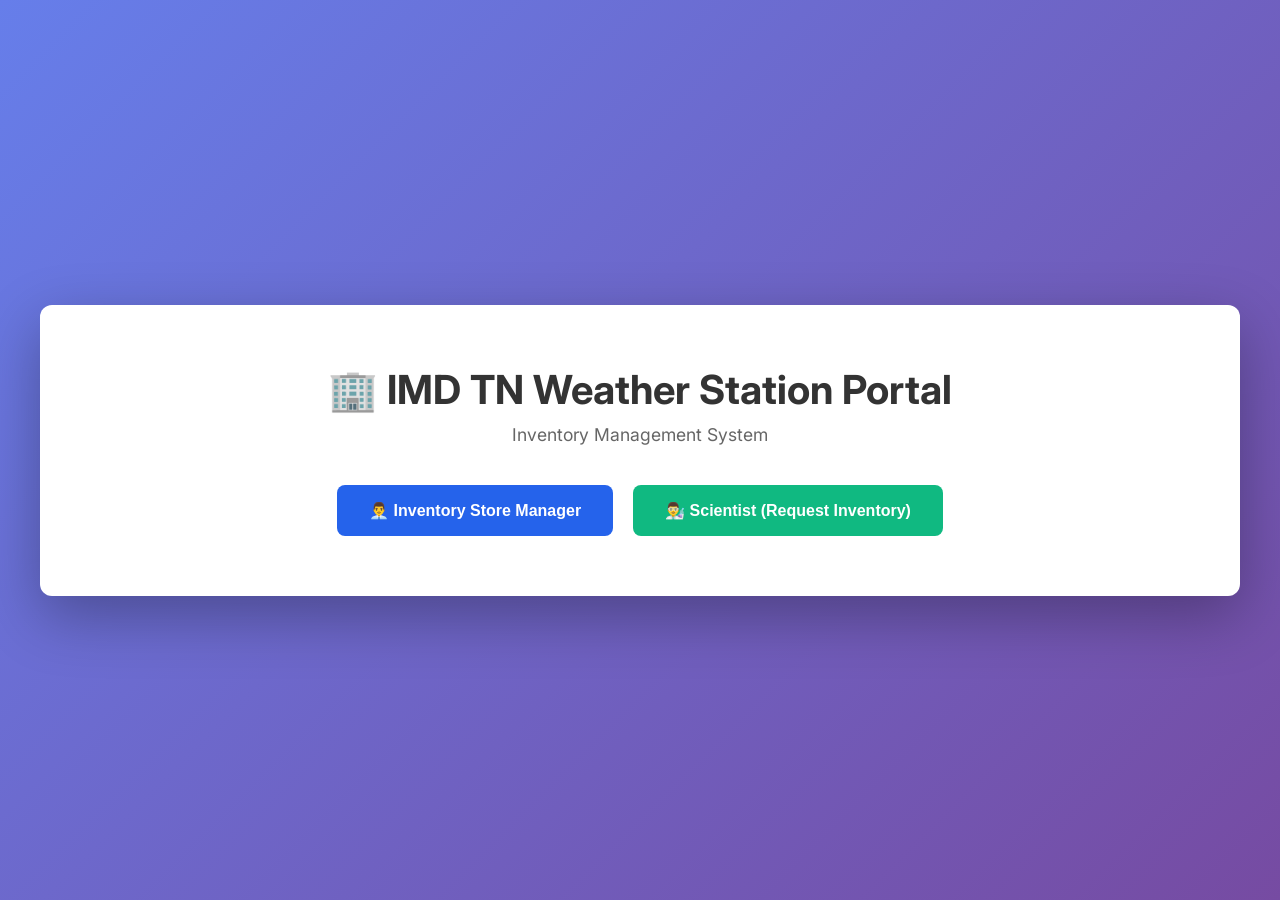
==== website-clone/index.html @ ba48f5b6 "Add Inventory Management System with Store Manager and Scientist portals" ====
<!DOCTYPE html>
<html lang="en">
<head>
    <meta charset="UTF-8" />
    <meta name="viewport" content="width=device-width, initial-scale=1.0, maximum-scale=1" />
    <title>IMD TN Weather Station Portal - Inventory Management</title>
    <meta name="description" content="IMD TN Weather Station Portal with Inventory Management System for station inspection and repair." />
    <meta name="robots" content="index, follow" />
    <link rel="icon" type="image/svg+xml" href="favicon.svg" />
    <link rel="preconnect" href="https://fonts.googleapis.com">
    <link rel="preconnect" href="https://fonts.gstatic.com" crossorigin>
    <link href="https://fonts.googleapis.com/css2?family=Inter:wght@400;500;600;700&display=swap" rel="stylesheet">
    <link rel="stylesheet" crossorigin href="styles.css">
    <style>
        * {
            margin: 0;
            padding: 0;
            box-sizing: border-box;
        }

        body {
            font-family: 'Inter', -apple-system, BlinkMacSystemFont, 'Segoe UI', sans-serif;
            background: linear-gradient(135deg, #667eea 0%, #764ba2 100%);
            min-height: 100vh;
            display: flex;
            align-items: center;
            justify-content: center;
            padding: 20px;
        }

        .container {
            width: 100%;
            max-width: 1200px;
        }

        /* Login Screen */
        .login-screen {
            background: white;
            border-radius: 12px;
            box-shadow: 0 20px 60px rgba(0, 0, 0, 0.3);
            padding: 60px 40px;
            text-align: center;
        }

        .login-screen h1 {
            font-size: 2.5em;
            color: #333;
            margin-bottom: 10px;
        }

        .login-screen p {
            color: #666;
            font-size: 1.1em;
            margin-bottom: 40px;
        }

        .login-options {
            display: flex;
            gap: 20px;
            justify-content: center;
            flex-wrap: wrap;
        }

        .login-btn {
            padding: 16px 32px;
            font-size: 1em;
            border: none;
            border-radius: 8px;
            cursor: pointer;
            transition: all 0.3s ease;
            font-weight: 600;
            min-width: 250px;
        }

        .login-btn.manager {
            background: #2563eb;
            color: white;
        }

        .login-btn.manager:hover {
            background: #1d4ed8;
            transform: translateY(-2px);
            box-shadow: 0 10px 20px rgba(37, 99, 235, 0.3);
        }

        .login-btn.scientist {
            background: #10b981;
            color: white;
        }

        .login-btn.scientist:hover {
            background: #059669;
            transform: translateY(-2px);
            box-shadow: 0 10px 20px rgba(16, 185, 129, 0.3);
        }

        /* Modal */
        .modal {
            display: none;
            position: fixed;
            top: 0;
            left: 0;
            width: 100%;
            height: 100%;
            background: rgba(0, 0, 0, 0.5);
            z-index: 1000;
            align-items: center;
            justify-content: center;
        }

        .modal.active {
            display: flex;
        }

        .modal-content {
            background: white;
            padding: 40px;
            border-radius: 12px;
            max-width: 500px;
            width: 100%;
            box-shadow: 0 20px 60px rgba(0, 0, 0, 0.3);
        }

        .modal-content h2 {
            margin-bottom: 30px;
            color: #333;
            font-size: 1.8em;
        }

        .form-group {
            margin-bottom: 20px;
        }

        .form-group label {
            display: block;
            margin-bottom: 8px;
            color: #333;
            font-weight: 500;
        }

        .form-group input,
        .form-group select {
            width: 100%;
            padding: 12px;
            border: 1px solid #ddd;
            border-radius: 6px;
            font-size: 1em;
            font-family: inherit;
        }

        .form-group input:focus,
        .form-group select:focus {
            outline: none;
            border-color: #667eea;
            box-shadow: 0 0 0 3px rgba(102, 126, 234, 0.1);
        }

        .form-actions {
            display: flex;
            gap: 10px;
            margin-top: 30px;
        }

        .form-actions button {
            flex: 1;
            padding: 12px;
            border: none;
            border-radius: 6px;
            font-size: 1em;
            cursor: pointer;
            font-weight: 600;
            transition: all 0.3s ease;
        }

        .form-actions .submit-btn {
            background: #667eea;
            color: white;
        }

        .form-actions .submit-btn:hover {
            background: #5568d3;
        }

        .form-actions .cancel-btn {
            background: #e5e7eb;
            color: #333;
        }

        .form-actions .cancel-btn:hover {
            background: #d1d5db;
        }

        /* Dashboard */
        .dashboard {
            display: none;
            background: white;
            border-radius: 12px;
            box-shadow: 0 20px 60px rgba(0, 0, 0, 0.3);
            overflow: hidden;
        }

        .dashboard.active {
            display: flex;
            flex-direction: column;
        }

        .dashboard-header {
            background: linear-gradient(135deg, #667eea 0%, #764ba2 100%);
            color: white;
            padding: 30px 40px;
            display: flex;
            justify-content: space-between;
            align-items: center;
        }

        .dashboard-header h1 {
            font-size: 1.8em;
        }

        .dashboard-header .user-info {
            display: flex;
            align-items: center;
            gap: 20px;
        }

        .logout-btn {
            background: rgba(255, 255, 255, 0.2);
            color: white;
            border: 1px solid rgba(255, 255, 255, 0.3);
            padding: 10px 20px;
            border-radius: 6px;
            cursor: pointer;
            font-weight: 600;
            transition: all 0.3s ease;
        }

        .logout-btn:hover {
            background: rgba(255, 255, 255, 0.3);
        }

        .dashboard-content {
            padding: 40px;
        }

        .section-title {
            font-size: 1.5em;
            color: #333;
            margin-bottom: 30px;
            border-bottom: 2px solid #667eea;
            padding-bottom: 15px;
        }

        .add-btn {
            background: #667eea;
            color: white;
            padding: 12px 24px;
            border: none;
            border-radius: 6px;
            cursor: pointer;
            font-weight: 600;
            margin-bottom: 20px;
            transition: all 0.3s ease;
        }

        .add-btn:hover {
            background: #5568d3;
            transform: translateY(-2px);
        }

        /* Table Styles */
        .table-container {
            overflow-x: auto;
        }

        table {
            width: 100%;
            border-collapse: collapse;
            margin-bottom: 30px;
        }

        thead {
            background: #f3f4f6;
        }

        th {
            padding: 15px;
            text-align: left;
            font-weight: 600;
            color: #333;
            border-bottom: 2px solid #e5e7eb;
        }

        td {
            padding: 15px;
            border-bottom: 1px solid #e5e7eb;
            color: #666;
        }

        tr:hover {
            background: #f9fafb;
        }

        .status-badge {
            display: inline-block;
            padding: 6px 12px;
            border-radius: 20px;
            font-size: 0.85em;
            font-weight: 600;
        }

        .status-badge.pending {
            background: #fef3c7;
            color: #92400e;
        }

        .status-badge.approved {
            background: #d1fae5;
            color: #065f46;
        }

        .status-badge.rejected {
            background: #fee2e2;
            color: #7f1d1d;
        }

        .status-badge.in-stock {
            background: #d1fae5;
            color: #065f46;
        }

        .status-badge.low-stock {
            background: #fef3c7;
            color: #92400e;
        }

        .status-badge.out-of-stock {
            background: #fee2e2;
            color: #7f1d1d;
        }

        .action-btn {
            padding: 8px 12px;
            margin: 0 4px;
            border: none;
            border-radius: 4px;
            cursor: pointer;
            font-size: 0.9em;
            transition: all 0.3s ease;
            font-weight: 600;
        }

        .approve-btn {
            background: #d1fae5;
            color: #065f46;
        }

        .approve-btn:hover {
            background: #a7f3d0;
        }

        .reject-btn {
            background: #fee2e2;
            color: #7f1d1d;
        }

        .reject-btn:hover {
            background: #fecaca;
        }

        .cancel-item-btn {
            background: #f3f4f6;
            color: #666;
        }

        .cancel-item-btn:hover {
            background: #e5e7eb;
        }

        .empty-state {
            text-align: center;
            padding: 60px 20px;
            color: #999;
        }

        .stats {
            display: grid;
            grid-template-columns: repeat(auto-fit, minmax(200px, 1fr));
            gap: 20px;
            margin-bottom: 40px;
        }

        .stat-card {
            background: linear-gradient(135deg, #667eea 0%, #764ba2 100%);
            color: white;
            padding: 30px;
            border-radius: 8px;
            text-align: center;
        }

        .stat-card h3 {
            font-size: 2em;
            margin-bottom: 10px;
        }

        .stat-card p {
            opacity: 0.9;
            font-size: 0.95em;
        }

        .notification {
            padding: 16px;
            border-radius: 8px;
            margin-bottom: 20px;
            display: flex;
            align-items: center;
            gap: 12px;
        }

        .notification.success {
            background: #d1fae5;
            color: #065f46;
            border-left: 4px solid #10b981;
        }

        .notification.error {
            background: #fee2e2;
            color: #7f1d1d;
            border-left: 4px solid #ef4444;
        }

        .notification.info {
            background: #dbeafe;
            color: #0c4a6e;
            border-left: 4px solid #3b82f6;
        }

        @media (max-width: 768px) {
            .login-screen {
                padding: 40px 20px;
            }

            .login-screen h1 {
                font-size: 1.8em;
            }

            .login-options {
                flex-direction: column;
            }

            .login-btn {
                min-width: auto;
            }

            .dashboard-header {
                flex-direction: column;
                align-items: flex-start;
                gap: 20px;
            }

            .dashboard-header .user-info {
                width: 100%;
                flex-direction: column;
            }

            .stats {
                grid-template-columns: 1fr;
            }

            table {
                font-size: 0.9em;
            }

            th, td {
                padding: 10px;
            }
        }
    </style>
</head>
<body>
    <!-- Login Screen -->
    <div class="container">
        <div id="loginScreen" class="login-screen">
            <h1>🏢 IMD TN Weather Station Portal</h1>
            <p>Inventory Management System</p>
            <div class="login-options">
                <button class="login-btn manager" onclick="showManagerLogin()">
                    👨‍💼 Inventory Store Manager
                </button>
                <button class="login-btn scientist" onclick="showScientistLogin()">
                    👨‍🔬 Scientist (Request Inventory)
                </button>
            </div>
        </div>

        <!-- Manager Login Modal -->
        <div id="managerLoginModal" class="modal">
            <div class="modal-content">
                <h2>Store Manager Login</h2>
                <form onsubmit="loginManager(event)">
                    <div class="form-group">
                        <label>Manager ID / Email</label>
                        <input type="email" id="managerEmail" required placeholder="manager@imd.tn.gov.in">
                    </div>
                    <div class="form-group">
                        <label>Password</label>
                        <input type="password" id="managerPassword" required placeholder="Enter password">
                    </div>
                    <div class="form-actions">
                        <button type="submit" class="submit-btn">Login</button>
                        <button type="button" class="cancel-btn" onclick="closeModal('managerLoginModal')">Cancel</button>
                    </div>
                </form>
            </div>
        </div>

        <!-- Scientist Login Modal -->
        <div id="scientistLoginModal" class="modal">
            <div class="modal-content">
                <h2>Scientist Login</h2>
                <form onsubmit="loginScientist(event)">
                    <div class="form-group">
                        <label>Select Scientist</label>
                        <select id="scientistSelect" required>
                            <option value="">Choose a scientist...</option>
                            <option value="A">Scientist A</option>
                            <option value="B">Scientist B</option>
                            <option value="C">Scientist C</option>
                            <option value="D">Scientist D</option>
                            <option value="F">Scientist F</option>
                            <option value="G">Scientist G</option>
                        </select>
                    </div>
                    <div class="form-group">
                        <label>Password</label>
                        <input type="password" id="scientistPassword" required placeholder="Enter password">
                    </div>
                    <div class="form-actions">
                        <button type="submit" class="submit-btn">Login</button>
                        <button type="button" class="cancel-btn" onclick="closeModal('scientistLoginModal')">Cancel</button>
                    </div>
                </form>
            </div>
        </div>

        <!-- Manager Dashboard -->
        <div id="managerDashboard" class="dashboard">
            <div class="dashboard-header">
                <h1>📦 Store Manager Dashboard</h1>
                <div class="user-info">
                    <span id="managerUsername"></span>
                    <button class="logout-btn" onclick="logout()">Logout</button>
                </div>
            </div>
            <div class="dashboard-content">
                <!-- Stats -->
                <div class="stats">
                    <div class="stat-card">
                        <h3 id="pendingRequests">0</h3>
                        <p>Pending Requests</p>
                    </div>
                    <div class="stat-card">
                        <h3 id="totalItems">0</h3>
                        <p>Total Items in Stock</p>
                    </div>
                    <div class="stat-card">
                        <h3 id="lowStockItems">0</h3>
                        <p>Low Stock Items</p>
                    </div>
                </div>

                <!-- Inventory Management -->
                <h2 class="section-title">📊 Inventory Management</h2>
                <button class="add-btn" onclick="showAddInventoryForm()">+ Add New Item</button>
                <div id="inventoryNotification"></div>
                <div class="table-container">
                    <table id="inventoryTable">
                        <thead>
                            <tr>
                                <th>Item ID</th>
                                <th>Item Name</th>
                                <th>Current Stock</th>
                                <th>Reorder Level</th>
                                <th>Status</th>
                                <th>Last Updated</th>
                            </tr>
                        </thead>
                        <tbody id="inventoryBody">
                        </tbody>
                    </table>
                </div>

                <!-- Pending Requests -->
                <h2 class="section-title">📋 Pending Inventory Requests</h2>
                <div class="table-container">
                    <table id="requestsTable">
                        <thead>
                            <tr>
                                <th>Request ID</th>
                                <th>Scientist</th>
                                <th>Item Name</th>
                                <th>Quantity Requested</th>
                                <th>Purpose</th>
                                <th>Date Requested</th>
                                <th>Status</th>
                                <th>Action</th>
                            </tr>
                        </thead>
                        <tbody id="requestsBody">
                        </tbody>
                    </table>
                </div>

                <!-- Approved Requests History -->
                <h2 class="section-title">✅ Approved Requests History</h2>
                <div class="table-container">
                    <table id="historyTable">
                        <thead>
                            <tr>
                                <th>Request ID</th>
                                <th>Scientist</th>
                                <th>Item Name</th>
                                <th>Quantity</th>
                                <th>Approved Date</th>
                                <th>Status</th>
                            </tr>
                        </thead>
                        <tbody id="historyBody">
                        </tbody>
                    </table>
                </div>
            </div>
        </div>

        <!-- Scientist Dashboard -->
        <div id="scientistDashboard" class="dashboard">
            <div class="dashboard-header">
                <h1>🔬 Scientist Portal - Request Inventory</h1>
                <div class="user-info">
                    <span id="scientistUsername"></span>
                    <button class="logout-btn" onclick="logout()">Logout</button>
                </div>
            </div>
            <div class="dashboard-content">
                <!-- Request Inventory Form -->
                <h2 class="section-title">📝 Request Inventory for Station Inspection</h2>
                <button class="add-btn" onclick="showRequestForm()">+ New Request</button>
                <div id="requestNotification"></div>

                <!-- My Requests -->
                <h2 class="section-title">📦 My Inventory Requests</h2>
                <div class="table-container">
                    <table id="myRequestsTable">
                        <thead>
                            <tr>
                                <th>Request ID</th>
                                <th>Item Name</th>
                                <th>Quantity</th>
                                <th>Purpose</th>
                                <th>Request Date</th>
                                <th>Status</th>
                                <th>Action</th>
                            </tr>
                        </thead>
                        <tbody id="myRequestsBody">
                        </tbody>
                    </table>
                </div>

                <!-- Available Inventory -->
                <h2 class="section-title">📊 Available Inventory</h2>
                <div class="table-container">
                    <table id="availableInventoryTable">
                        <thead>
                            <tr>
                                <th>Item Name</th>
                                <th>Current Stock</th>
                                <th>Status</th>
                                <th>Last Updated</th>
                            </tr>
                        </thead>
                        <tbody id="availableInventoryBody">
                        </tbody>
                    </table>
                </div>
            </div>
        </div>

        <!-- Add Inventory Modal -->
        <div id="addInventoryModal" class="modal">
            <div class="modal-content">
                <h2>Add New Inventory Item</h2>
                <form onsubmit="addInventoryItem(event)">
                    <div class="form-group">
                        <label>Item Name</label>
                        <input type="text" id="itemName" required placeholder="e.g., Thermometer, Barometer">
                    </div>
                    <div class="form-group">
                        <label>Current Stock Quantity</label>
                        <input type="number" id="stockQuantity" required min="0" placeholder="0">
                    </div>
                    <div class="form-group">
                        <label>Reorder Level</label>
                        <input type="number" id="reorderLevel" required min="1" placeholder="5">
                    </div>
                    <div class="form-group">
                        <label>Item Category</label>
                        <select id="itemCategory" required>
                            <option value="">Select category...</option>
                            <option value="Measurement">Measurement Equipment</option>
                            <option value="Repair">Repair Tools</option>
                            <option value="Safety">Safety Equipment</option>
                            <option value="Consumables">Consumables</option>
                            <option value="Other">Other</option>
                        </select>
                    </div>
                    <div class="form-actions">
                        <button type="submit" class="submit-btn">Add Item</button>
                        <button type="button" class="cancel-btn" onclick="closeModal('addInventoryModal')">Cancel</button>
                    </div>
                </form>
            </div>
        </div>

        <!-- Request Inventory Modal -->
        <div id="requestInventoryModal" class="modal">
            <div class="modal-content">
                <h2>Request Inventory Item</h2>
                <form onsubmit="submitInventoryRequest(event)">
                    <div class="form-group">
                        <label>Select Item</label>
                        <select id="requestItemSelect" required>
                            <option value="">Choose an item...</option>
                        </select>
                    </div>
                    <div class="form-group">
                        <label>Quantity Needed</label>
                        <input type="number" id="requestQuantity" required min="1" placeholder="1">
                    </div>
                    <div class="form-group">
                        <label>Purpose (Station Inspection/Repair)</label>
                        <input type="text" id="requestPurpose" required placeholder="e.g., Monthly inspection at Station 5">
                    </div>
                    <div class="form-group">
                        <label>Required Date</label>
                        <input type="date" id="requestDate" required>
                    </div>
                    <div class="form-actions">
                        <button type="submit" class="submit-btn">Submit Request</button>
                        <button type="button" class="cancel-btn" onclick="closeModal('requestInventoryModal')">Cancel</button>
                    </div>
                </form>
            </div>
        </div>
    </div>

    <script>
        // Data Storage
        let currentUser = null;
        let userRole = null;

        const inventory = [
            { id: 'INV001', name: 'Thermometer', stock: 15, reorderLevel: 5, category: 'Measurement', lastUpdated: '2026-06-01' },
            { id: 'INV002', name: 'Barometer', stock: 8, reorderLevel: 3, category: 'Measurement', lastUpdated: '2026-06-01' },
            { id: 'INV003', name: 'Rain Gauge', stock: 2, reorderLevel: 5, category: 'Measurement', lastUpdated: '2026-05-30' },
            { id: 'INV004', name: 'Anemometer', stock: 1, reorderLevel: 2, category: 'Measurement', lastUpdated: '2026-05-28' },
            { id: 'INV005', name: 'Repair Tool Kit', stock: 5, reorderLevel: 3, category: 'Repair', lastUpdated: '2026-06-01' },
            { id: 'INV006', name: 'Safety Helmet', stock: 20, reorderLevel: 5, category: 'Safety', lastUpdated: '2026-05-25' },
            { id: 'INV007', name: 'Calibration Solution', stock: 3, reorderLevel: 4, category: 'Consumables', lastUpdated: '2026-05-20' }
        ];

        let requests = [
            { id: 'REQ001', scientist: 'A', item: 'INV001', quantity: 2, purpose: 'Monthly inspection at Station 1', date: '2026-06-02', status: 'pending', requestDate: '2026-06-01' },
            { id: 'REQ002', scientist: 'B', item: 'INV003', quantity: 1, purpose: 'Replacement for damaged gauge', date: '2026-06-05', status: 'approved', requestDate: '2026-05-31' },
            { id: 'REQ003', scientist: 'C', item: 'INV002', quantity: 1, purpose: 'Quarterly calibration check', date: '2026-06-10', status: 'pending', requestDate: '2026-06-01' }
        ];

        // Modal Functions
        function showManagerLogin() {
            document.getElementById('managerLoginModal').classList.add('active');
        }

        function showScientistLogin() {
            document.getElementById('scientistLoginModal').classList.add('active');
        }

        function closeModal(modalId) {
            document.getElementById(modalId).classList.remove('active');
        }

        // Login Functions
        function loginManager(event) {
            event.preventDefault();
            const email = document.getElementById('managerEmail').value;
            currentUser = email.split('@')[0];
            userRole = 'manager';
            document.getElementById('managerUsername').textContent = `Manager: ${currentUser}`;
            closeModal('managerLoginModal');
            showManagerDashboard();
        }

        function loginScientist(event) {
            event.preventDefault();
            const scientist = document.getElementById('scientistSelect').value;
            currentUser = `Scientist ${scientist}`;
            userRole = 'scientist';
            document.getElementById('scientistUsername').textContent = currentUser;
            closeModal('scientistLoginModal');
            showScientistDashboard();
        }

        function logout() {
            currentUser = null;
            userRole = null;
            document.getElementById('loginScreen').style.display = 'block';
            document.getElementById('managerDashboard').classList.remove('active');
            document.getElementById('scientistDashboard').classList.remove('active');
            document.getElementById('managerLoginModal').classList.remove('active');
            document.getElementById('scientistLoginModal').classList.remove('active');
        }

        // Dashboard Display Functions
        function showManagerDashboard() {
            document.getElementById('loginScreen').style.display = 'none';
            document.getElementById('managerDashboard').classList.add('active');
            loadManagerDashboard();
        }

        function showScientistDashboard() {
            document.getElementById('loginScreen').style.display = 'none';
            document.getElementById('scientistDashboard').classList.add('active');
            loadScientistDashboard();
        }

        function loadManagerDashboard() {
            // Update stats
            const pendingCount = requests.filter(r => r.status === 'pending').length;
            const lowStockCount = inventory.filter(i => i.stock <= i.reorderLevel).length;
            
            document.getElementById('pendingRequests').textContent = pendingCount;
            document.getElementById('totalItems').textContent = inventory.length;
            document.getElementById('lowStockItems').textContent = lowStockCount;

            // Load inventory table
            const inventoryBody = document.getElementById('inventoryBody');
            inventoryBody.innerHTML = inventory.map(item => `
                <tr>
                    <td>${item.id}</td>
                    <td>${item.name}</td>
                    <td>${item.stock}</td>
                    <td>${item.reorderLevel}</td>
                    <td><span class="status-badge ${item.stock > item.reorderLevel ? 'in-stock' : item.stock > 0 ? 'low-stock' : 'out-of-stock'}">
                        ${item.stock > item.reorderLevel ? 'In Stock' : item.stock > 0 ? 'Low Stock' : 'Out of Stock'}
                    </span></td>
                    <td>${item.lastUpdated}</td>
                </tr>
            `).join('');

            // Load requests table
            const requestsBody = document.getElementById('requestsBody');
            const pendingRequests = requests.filter(r => r.status === 'pending');
            if (pendingRequests.length === 0) {
                requestsBody.innerHTML = '<tr><td colspan="8" class="empty-state">No pending requests</td></tr>';
            } else {
                requestsBody.innerHTML = pendingRequests.map(req => {
                    const item = inventory.find(i => i.id === req.item);
                    return `
                        <tr>
                            <td>${req.id}</td>
                            <td>${req.scientist}</td>
                            <td>${item.name}</td>
                            <td>${req.quantity}</td>
                            <td>${req.purpose}</td>
                            <td>${req.requestDate}</td>
                            <td><span class="status-badge pending">Pending</span></td>
                            <td>
                                <button class="action-btn approve-btn" onclick="approveRequest('${req.id}')">Approve</button>
                                <button class="action-btn reject-btn" onclick="rejectRequest('${req.id}')">Reject</button>
                            </td>
                        </tr>
                    `;
                }).join('');
            }

            // Load history table
            const historyBody = document.getElementById('historyBody');
            const approvedRequests = requests.filter(r => r.status === 'approved');
            if (approvedRequests.length === 0) {
                historyBody.innerHTML = '<tr><td colspan="6" class="empty-state">No approved requests yet</td></tr>';
            } else {
                historyBody.innerHTML = approvedRequests.map(req => {
                    const item = inventory.find(i => i.id === req.item);
                    return `
                        <tr>
                            <td>${req.id}</td>
                            <td>${req.scientist}</td>
                            <td>${item.name}</td>
                            <td>${req.quantity}</td>
                            <td>${req.date}</td>
                            <td><span class="status-badge approved">Approved</span></td>
                        </tr>
                    `;
                }).join('');
            }
        }

        function loadScientistDashboard() {
            const currentScientist = currentUser.split(' ')[1];

            // Load my requests table
            const myRequestsBody = document.getElementById('myRequestsBody');
            const myRequests = requests.filter(r => r.scientist === currentScientist);
            if (myRequests.length === 0) {
                myRequestsBody.innerHTML = '<tr><td colspan="7" class="empty-state">No requests yet</td></tr>';
            } else {
                myRequestsBody.innerHTML = myRequests.map(req => {
                    const item = inventory.find(i => i.id === req.item);
                    return `
                        <tr>
                            <td>${req.id}</td>
                            <td>${item.name}</td>
                            <td>${req.quantity}</td>
                            <td>${req.purpose}</td>
                            <td>${req.requestDate}</td>
                            <td><span class="status-badge ${req.status}">${req.status.charAt(0).toUpperCase() + req.status.slice(1)}</span></td>
                            <td>${req.status === 'pending' ? `<button class="action-btn cancel-item-btn" onclick="cancelRequest('${req.id}')">Cancel</button>` : '-'}</td>
                        </tr>
                    `;
                }).join('');
            }

            // Load available inventory
            const availableInventoryBody = document.getElementById('availableInventoryBody');
            availableInventoryBody.innerHTML = inventory.map(item => `
                <tr>
                    <td>${item.name}</td>
                    <td>${item.stock}</td>
                    <td><span class="status-badge ${item.stock > item.reorderLevel ? 'in-stock' : item.stock > 0 ? 'low-stock' : 'out-of-stock'}">
                        ${item.stock > item.reorderLevel ? 'In Stock' : item.stock > 0 ? 'Low Stock' : 'Out of Stock'}
                    </span></td>
                    <td>${item.lastUpdated}</td>
                </tr>
            `).join('');

            // Populate request form dropdown
            const requestItemSelect = document.getElementById('requestItemSelect');
            requestItemSelect.innerHTML = '<option value="">Choose an item...</option>' + inventory.map(item => 
                `<option value="${item.id}">${item.name} (Stock: ${item.stock})</option>`
            ).join('');

            // Set default date to today
            const today = new Date().toISOString().split('T')[0];
            document.getElementById('requestDate').value = today;
        }

        // Form Functions
        function showAddInventoryForm() {
            document.getElementById('addInventoryModal').classList.add('active');
        }

        function addInventoryItem(event) {
            event.preventDefault();
            const name = document.getElementById('itemName').value;
            const stock = parseInt(document.getElementById('stockQuantity').value);
            const reorderLevel = parseInt(document.getElementById('reorderLevel').value);
            const category = document.getElementById('itemCategory').value;

            const newItem = {
                id: 'INV' + String(inventory.length + 1).padStart(3, '0'),
                name: name,
                stock: stock,
                reorderLevel: reorderLevel,
                category: category,
                lastUpdated: new Date().toISOString().split('T')[0]
            };

            inventory.push(newItem);
            closeModal('addInventoryModal');
            document.querySelector('#addInventoryModal form').reset();
            
            showNotification('inventoryNotification', `Item "${name}" added successfully!`, 'success');
            loadManagerDashboard();
        }

        function showRequestForm() {
            document.getElementById('requestInventoryModal').classList.add('active');
        }

        function submitInventoryRequest(event) {
            event.preventDefault();
            const itemId = document.getElementById('requestItemSelect').value;
            const quantity = parseInt(document.getElementById('requestQuantity').value);
            const purpose = document.getElementById('requestPurpose').value;
            const requiredDate = document.getElementById('requestDate').value;
            const scientist = currentUser.split(' ')[1];

            const newRequest = {
                id: 'REQ' + String(requests.length + 1).padStart(3, '0'),
                scientist: scientist,
                item: itemId,
                quantity: quantity,
                purpose: purpose,
                date: requiredDate,
                status: 'pending',
                requestDate: new Date().toISOString().split('T')[0]
            };

            requests.push(newRequest);
            closeModal('requestInventoryModal');
            document.querySelector('#requestInventoryModal form').reset();
            
            showNotification('requestNotification', 'Request submitted successfully! Store manager will review it soon.', 'success');
            loadScientistDashboard();
        }

        function approveRequest(requestId) {
            const request = requests.find(r => r.id === requestId);
            if (request) {
                request.status = 'approved';
                request.date = new Date().toISOString().split('T')[0];
                
                // Deduct from inventory
                const item = inventory.find(i => i.id === request.item);
                if (item) {
                    item.stock = Math.max(0, item.stock - request.quantity);
                }
                
                showNotification('inventoryNotification', `Request ${requestId} approved! Inventory updated.`, 'success');
                loadManagerDashboard();
            }
        }

        function rejectRequest(requestId) {
            const request = requests.find(r => r.id === requestId);
            if (request) {
                request.status = 'rejected';
                showNotification('inventoryNotification', `Request ${requestId} rejected.`, 'info');
                loadManagerDashboard();
            }
        }

        function cancelRequest(requestId) {
            const request = requests.find(r => r.id === requestId);
            if (request && request.status === 'pending') {
                request.status = 'cancelled';
                showNotification('requestNotification', 'Request cancelled successfully.', 'success');
                loadScientistDashboard();
            }
        }

        function showNotification(elementId, message, type) {
            const element = document.getElementById(elementId);
            if (element) {
                element.innerHTML = `<div class="notification ${type}">${message}</div>`;
                setTimeout(() => {
                    element.innerHTML = '';
                }, 5000);
            }
        }

        // Initialize
        window.onload = function() {
            document.getElementById('loginScreen').style.display = 'block';
            document.getElementById('managerDashboard').classList.remove('active');
            document.getElementById('scientistDashboard').classList.remove('active');
        };
    </script>
</body>
</html>
---- website-clone/styles.css ----
@import"https://fonts.googleapis.com/css2?family=Space+Mono:wght@400;700&family=DM+Sans:wght@300;400;500;600;700&display=swap";*,*:before,*:after{box-sizing:border-box;margin:0;padding:0}:root{--bg: #eef2f0;--surface: #ffffff;--surface2: #f4f7f4;--surface3: #e8ede8;--border: #cdd8cd;--border2: #b0c4b0;--accent: #4a6741;--accent2: #3a5432;--accent3: #5d7f54;--blue: #1a6fa8;--blue2: #1589cc;--blue-light: #e8f4fd;--text: #1c2b1c;--text2: #3d5a3d;--text3: #6b8a6b;--online: #2e7d32;--degraded: #e65100;--offline: #c62828;--font-mono: "Space Mono", monospace;--font-sans: "DM Sans", sans-serif;--sidebar-bg: #3b5530;--sidebar-hover: rgba(255,255,255,.1);--sidebar-active: rgba(255,255,255,.18);--sidebar-border: rgba(255,255,255,.12);--sidebar-text: rgba(255,255,255,.88);--sidebar-muted: rgba(255,255,255,.5)}body{background:var(--bg);color:var(--text);font-family:var(--font-sans);overflow-x:hidden}::-webkit-scrollbar{width:5px;height:5px}::-webkit-scrollbar-track{background:var(--surface3)}::-webkit-scrollbar-thumb{background:var(--border2);border-radius:4px}.login-wrap{min-height:100vh;display:flex;align-items:center;justify-content:center;background:linear-gradient(145deg,#e8f0e8,#ddeaf5,#e6ede6);position:relative;overflow:hidden}.login-grid{position:absolute;inset:0;opacity:.25;background-image:linear-gradient(var(--border) 1px,transparent 1px),linear-gradient(90deg,var(--border) 1px,transparent 1px);background-size:40px 40px}.login-card{background:var(--surface);border:1px solid var(--border);border-radius:10px;padding:48px;width:440px;position:relative;z-index:1;box-shadow:0 4px 6px #0000000f,0 20px 40px #0000001a;border-top:4px solid var(--accent)}.login-logo{display:flex;align-items:center;gap:14px;margin-bottom:28px;padding-bottom:24px;border-bottom:1px solid var(--border)}.login-logo-icon{width:52px;height:52px;border-radius:8px;background:var(--surface2);display:flex;align-items:center;justify-content:center;border:1px solid var(--border)}.login-logo-text h1{font-family:var(--font-mono);font-size:13px;color:var(--accent);letter-spacing:2px;text-transform:uppercase}.login-logo-text p{font-size:11px;color:var(--text3);font-family:var(--font-mono);margin-top:3px}.login-title{font-size:22px;font-weight:700;color:var(--text);margin-bottom:5px}.login-sub{font-size:13px;color:var(--text3);margin-bottom:26px}.form-group{margin-bottom:18px}.form-label{display:block;font-size:11px;font-family:var(--font-mono);color:var(--text2);letter-spacing:1px;text-transform:uppercase;margin-bottom:7px;font-weight:700}.form-input{width:100%;background:var(--surface);border:1.5px solid var(--border);border-radius:6px;padding:11px 14px;color:var(--text);font-size:14px;font-family:var(--font-sans);transition:border-color .2s,box-shadow .2s;outline:none}.form-input:focus{border-color:var(--accent);box-shadow:0 0 0 3px #4a67411f}.form-select{appearance:none;cursor:pointer;background-color:var(--surface)}.btn-primary{width:100%;padding:13px;background:var(--accent);border:none;border-radius:6px;color:#fff;font-size:14px;font-weight:600;cursor:pointer;transition:all .2s;font-family:var(--font-sans);letter-spacing:.3px}.btn-primary:hover{background:var(--accent2);box-shadow:0 4px 12px #4a67414d}.btn-primary:disabled{opacity:.5;cursor:not-allowed}.login-error{background:#fff3f3;border:1px solid #e8b4b4;border-radius:6px;padding:10px 14px;font-size:12px;color:#c62828;margin-bottom:16px}.app{display:flex;height:100vh;overflow:hidden}.sidebar{width:235px;min-width:235px;background:var(--sidebar-bg);display:flex;flex-direction:column;overflow:hidden}.sidebar-header{padding:18px 16px 14px;border-bottom:1px solid var(--sidebar-border)}.sidebar-logo{display:flex;align-items:center;gap:10px}.sidebar-logo-icon{width:36px;height:36px;border-radius:7px;background:#ffffff1f;display:flex;align-items:center;justify-content:center;border:1px solid rgba(255,255,255,.15)}.sidebar-logo-text{font-family:var(--font-mono);font-size:10px;color:var(--sidebar-text);letter-spacing:1.5px;text-transform:uppercase;line-height:1.4}.sidebar-nav{flex:1;padding:10px;overflow-y:auto}.nav-section-label{font-family:var(--font-mono);font-size:9px;color:var(--sidebar-muted);letter-spacing:2px;text-transform:uppercase;padding:12px 8px 5px}.nav-item{display:flex;align-items:center;gap:10px;padding:9px 11px;border-radius:6px;cursor:pointer;transition:all .15s;margin-bottom:2px;font-size:13px;color:var(--sidebar-text);border:1px solid transparent}.nav-item:hover{background:var(--sidebar-hover)}.nav-item.active{background:var(--sidebar-active);border-color:#fff3;font-weight:600}.nav-item-icon{font-size:16px;width:20px;text-align:center}.sidebar-user{padding:14px 16px;border-top:1px solid var(--sidebar-border)}.user-card{display:flex;align-items:center;gap:10px}.user-avatar{width:34px;height:34px;border-radius:50%;background:#ffffff2e;display:flex;align-items:center;justify-content:center;font-size:14px;font-weight:700;color:#fff;font-family:var(--font-mono);border:1.5px solid rgba(255,255,255,.3)}.user-info{flex:1;min-width:0}.user-name{font-size:12px;font-weight:600;color:var(--sidebar-text);white-space:nowrap;overflow:hidden;text-overflow:ellipsis}.user-role{font-family:var(--font-mono);font-size:9px;color:var(--sidebar-muted);letter-spacing:1px;text-transform:uppercase;margin-top:2px}.logout-btn{background:#ffffff14;border:1px solid rgba(255,255,255,.15);border-radius:4px;color:var(--sidebar-muted);cursor:pointer;font-size:10px;font-family:var(--font-mono);letter-spacing:.5px;transition:all .15s;padding:4px 8px}.logout-btn:hover{color:#fff;background:#ffffff26}.main{flex:1;display:flex;flex-direction:column;overflow:hidden}.topbar{height:54px;min-height:54px;background:var(--surface);border-bottom:2px solid var(--border);display:flex;align-items:center;justify-content:space-between;padding:0 24px;box-shadow:0 1px 4px #0000000f}.topbar-title{font-size:15px;font-weight:700;color:var(--accent);display:flex;align-items:center;gap:10px}.topbar-title span{font-size:20px}.topbar-right{display:flex;align-items:center;gap:16px}.status-pill{display:flex;align-items:center;gap:6px;font-family:var(--font-mono);font-size:10px;color:var(--text3);background:var(--surface2);border:1px solid var(--border);border-radius:20px;padding:4px 10px}.status-dot{width:7px;height:7px;border-radius:50%;animation:pulse 2s infinite}.status-dot.online{background:var(--online);box-shadow:0 0 6px var(--online)}@keyframes pulse{0%,to{opacity:1}50%{opacity:.5}}.content{flex:1;overflow-y:auto;padding:24px}.card{background:var(--surface);border:1px solid var(--border);border-radius:8px;padding:20px;transition:box-shadow .2s,border-color .2s;box-shadow:0 1px 3px #0000000d}.card:hover{border-color:var(--border2);box-shadow:0 3px 10px #00000014}.card-title{font-family:var(--font-mono);font-size:10px;color:var(--text3);letter-spacing:2px;text-transform:uppercase;margin-bottom:10px}.card-value{font-size:32px;font-weight:700;color:var(--text);font-family:var(--font-mono);line-height:1}.card-sub{font-size:12px;color:var(--text3);margin-top:4px}.grid-4{display:grid;grid-template-columns:repeat(4,1fr);gap:16px}.grid-3{display:grid;grid-template-columns:repeat(3,1fr);gap:16px}.grid-2{display:grid;grid-template-columns:repeat(2,1fr);gap:16px}@media(max-width:900px){.grid-4{grid-template-columns:repeat(2,1fr)}.grid-3{grid-template-columns:1fr}}.map-container{background:var(--surface);border:1px solid var(--border);border-radius:8px;overflow:hidden;position:relative;box-shadow:0 1px 3px #0000000d}.map-svg{width:100%;display:block;cursor:crosshair}.map-legend{position:absolute;top:12px;right:12px;background:#fffffff5;border:1px solid var(--border);border-radius:7px;padding:12px 14px;box-shadow:0 2px 8px #0000001a}.legend-item{display:flex;align-items:center;gap:8px;font-size:11px;color:var(--text2);margin-bottom:6px}.legend-dot{width:10px;height:10px;border-radius:50%}.popup-overlay{position:fixed;inset:0;background:#1e321e73;z-index:1000;display:flex;align-items:center;justify-content:center;-webkit-backdrop-filter:blur(4px);backdrop-filter:blur(4px)}.popup-card{background:var(--surface);border:1px solid var(--border);border-radius:10px;width:480px;max-height:80vh;overflow-y:auto;box-shadow:0 8px 32px #0000002e;animation:slideUp .2s ease;border-top:3px solid var(--accent)}@keyframes slideUp{0%{transform:translateY(20px);opacity:0}to{transform:translateY(0);opacity:1}}.popup-header{padding:20px 20px 16px;border-bottom:1px solid var(--border);display:flex;align-items:flex-start;justify-content:space-between}.popup-title{font-size:16px;font-weight:700;color:var(--text)}.popup-close{background:none;border:1px solid var(--border);border-radius:6px;color:var(--text3);width:28px;height:28px;cursor:pointer;font-size:16px;display:flex;align-items:center;justify-content:center;transition:all .15s}.popup-close:hover{border-color:var(--offline);color:var(--offline);background:#fff3f3}.popup-body{padding:20px}.popup-row{display:flex;align-items:center;justify-content:space-between;margin-bottom:14px;padding-bottom:14px;border-bottom:1px solid var(--surface3)}.popup-row:last-of-type{border-bottom:none;margin-bottom:0}.popup-label{font-family:var(--font-mono);font-size:10px;color:var(--text3);letter-spacing:1px;text-transform:uppercase}.popup-val{font-size:13px;color:var(--text);font-weight:600}.health-bar-wrap{margin:16px 0}.health-bar-bg{background:var(--surface3);border-radius:4px;height:8px;overflow:hidden;margin-top:8px}.health-bar-fill{height:100%;border-radius:4px;transition:width .6s ease}.popup-actions{display:flex;gap:10px;margin-top:20px}.btn-sm{flex:1;padding:9px;border-radius:6px;font-size:12px;font-weight:600;cursor:pointer;transition:all .15s;border:1.5px solid var(--border);background:var(--surface2);color:var(--text2);font-family:var(--font-sans)}.btn-sm:hover{border-color:var(--accent);color:var(--accent);background:#4a674112}.btn-sm.primary{background:var(--accent);border-color:var(--accent);color:#fff}.btn-sm.primary:hover{background:var(--accent2)}.table-wrap{overflow-x:auto}table{width:100%;border-collapse:collapse;font-size:13px}thead{background:var(--surface2)}th{padding:10px 14px;text-align:left;font-family:var(--font-mono);font-size:9px;color:var(--text3);letter-spacing:1.5px;text-transform:uppercase;border-bottom:2px solid var(--border);white-space:nowrap;font-weight:700}td{padding:11px 14px;border-bottom:1px solid var(--border);color:var(--text);vertical-align:middle}tr:hover td{background:var(--blue-light)}tr:last-child td{border-bottom:none}.badge{display:inline-flex;align-items:center;padding:3px 9px;border-radius:4px;font-size:10px;font-family:var(--font-mono);letter-spacing:1px;font-weight:700}.filters{display:flex;gap:10px;margin-bottom:18px;flex-wrap:wrap}.filter-btn{padding:6px 14px;border-radius:5px;font-size:11px;cursor:pointer;font-family:var(--font-mono);border:1.5px solid var(--border);background:var(--surface);color:var(--text3);transition:all .15s}.filter-btn.active{border-color:var(--accent);color:var(--accent);background:#4a674114;font-weight:700}.filter-btn:hover{border-color:var(--border2);color:var(--text2);background:var(--surface2)}.search-input{flex:1;min-width:200px}.tour-form{background:var(--surface);border:1px solid var(--border);border-radius:8px;padding:24px;box-shadow:0 1px 3px #0000000d}.form-row{display:grid;grid-template-columns:1fr 1fr;gap:16px}.form-row-3{display:grid;grid-template-columns:1fr 1fr 1fr;gap:16px}.checkbox-wrap{display:flex;align-items:center;gap:10px;padding:11px 14px;background:var(--surface2);border:1.5px solid var(--border);border-radius:6px;cursor:pointer}.checkbox-wrap input{width:16px;height:16px;cursor:pointer;accent-color:var(--accent)}.checkbox-label{font-size:13px;color:var(--text2)}.section-title{font-size:16px;font-weight:700;color:var(--text);margin-bottom:18px;display:flex;align-items:center;gap:10px}.section-title span{font-size:20px}.divider{border:none;border-top:1px solid var(--border);margin:24px 0}.station-selector{display:grid;grid-template-columns:repeat(3,1fr);gap:8px;max-height:200px;overflow-y:auto;padding:4px}.station-sel-item{padding:8px 10px;border-radius:6px;border:1.5px solid var(--border);cursor:pointer;font-size:11px;color:var(--text3);transition:all .15s;background:var(--surface2)}.station-sel-item:hover{border-color:var(--border2);color:var(--text2);background:var(--surface)}.station-sel-item.selected{border-color:var(--accent);color:var(--accent);background:#4a674114}.station-sel-item .s-name{font-weight:700;margin-bottom:2px}.station-sel-item .s-type{font-family:var(--font-mono);font-size:9px;letter-spacing:1px}.route-output{background:var(--surface2);border:1px solid var(--border);border-radius:7px;padding:16px;margin-top:16px;border-left:3px solid var(--accent)}.route-step{display:flex;align-items:center;gap:8px;margin-bottom:8px;font-size:13px;color:var(--text)}.route-step:last-child{margin-bottom:0}.route-arrow{color:var(--blue);font-size:18px}.inv-grid{display:grid;grid-template-columns:repeat(2,1fr);gap:12px}.inv-item{background:var(--surface2);border:1px solid var(--border);border-radius:7px;padding:14px}.inv-item-header{display:flex;justify-content:space-between;align-items:flex-start;margin-bottom:10px}.inv-item-name{font-size:12px;font-weight:600;color:var(--text)}.inv-item-cat{font-family:var(--font-mono);font-size:9px;color:var(--text3);letter-spacing:1px;margin-top:2px}.alert-item{display:flex;gap:14px;padding:14px 0;border-bottom:1px solid var(--border)}.alert-item:last-child{border-bottom:none}.alert-icon{width:10px;height:10px;border-radius:50%;flex-shrink:0;margin-top:4px}.alert-critical{background:var(--offline)}.alert-warning{background:var(--degraded)}.alert-info{background:var(--blue)}.alert-title{font-size:13px;font-weight:600;color:var(--text);margin-bottom:3px}.alert-body{font-size:12px;color:var(--text3)}.alert-time{font-family:var(--font-mono);font-size:10px;color:var(--text3);margin-top:4px}.led-display{background:#0a1a0a;border:3px solid #1a2a1a;border-radius:10px;padding:20px;font-family:Courier New,monospace;overflow:hidden;box-shadow:inset 0 0 30px #000000b3}.led-ticker{color:#4fc94f;font-size:14px;letter-spacing:3px;white-space:nowrap;animation:ticker 20s linear infinite;text-shadow:0 0 8px #4fc94f}@keyframes ticker{0%{transform:translate(100%)}to{transform:translate(-100%)}}.led-grid{display:grid;grid-template-columns:repeat(4,1fr);gap:12px;margin-top:16px}.led-cell{background:#0f1f0f;border:1px solid #1e3a1e;border-radius:6px;padding:10px;text-align:center}.led-cell-label{color:#3a5a3a;font-size:9px;letter-spacing:2px;margin-bottom:6px}.led-cell-val{color:#4fc94f;font-size:18px;font-weight:700;text-shadow:0 0 8px #4fc94f}.led-cell-unit{color:#2a4a2a;font-size:9px;margin-top:2px}.tab-strip{display:flex;border-bottom:2px solid var(--border);gap:0;margin-bottom:22px;overflow-x:auto}.tab-item{padding:10px 18px;font-size:12px;font-family:var(--font-mono);letter-spacing:1px;color:var(--text3);cursor:pointer;border-bottom:2px solid transparent;transition:all .15s;white-space:nowrap;text-transform:uppercase;margin-bottom:-2px}.tab-item:hover{color:var(--accent)}.tab-item.active{color:var(--accent);border-bottom-color:var(--accent);font-weight:700}.tag{display:inline-block;padding:2px 7px;border-radius:4px;font-size:10px;font-family:var(--font-mono);font-weight:700}.tag-aws{background:var(--blue-light);color:var(--blue);border:1px solid rgba(26,111,168,.25)}.tag-agro{background:#4a67411f;color:var(--accent);border:1px solid rgba(74,103,65,.3)}.tag-arg{background:#62468c1a;color:#62468c;border:1px solid rgba(98,70,140,.25)}.empty-state{text-align:center;padding:48px;color:var(--text3)}.empty-state .es-icon{font-size:40px;margin-bottom:12px}.empty-state .es-text{font-size:14px}.form-hint{font-size:11px;color:var(--text3);margin-top:5px}.form-error{font-size:11px;color:var(--offline);margin-top:5px}.success-banner{background:#f0f9f0;border:1px solid rgba(46,125,50,.3);border-radius:7px;padding:12px 16px;font-size:13px;color:#2e7d32;margin-bottom:18px;display:flex;align-items:center;gap:10px}
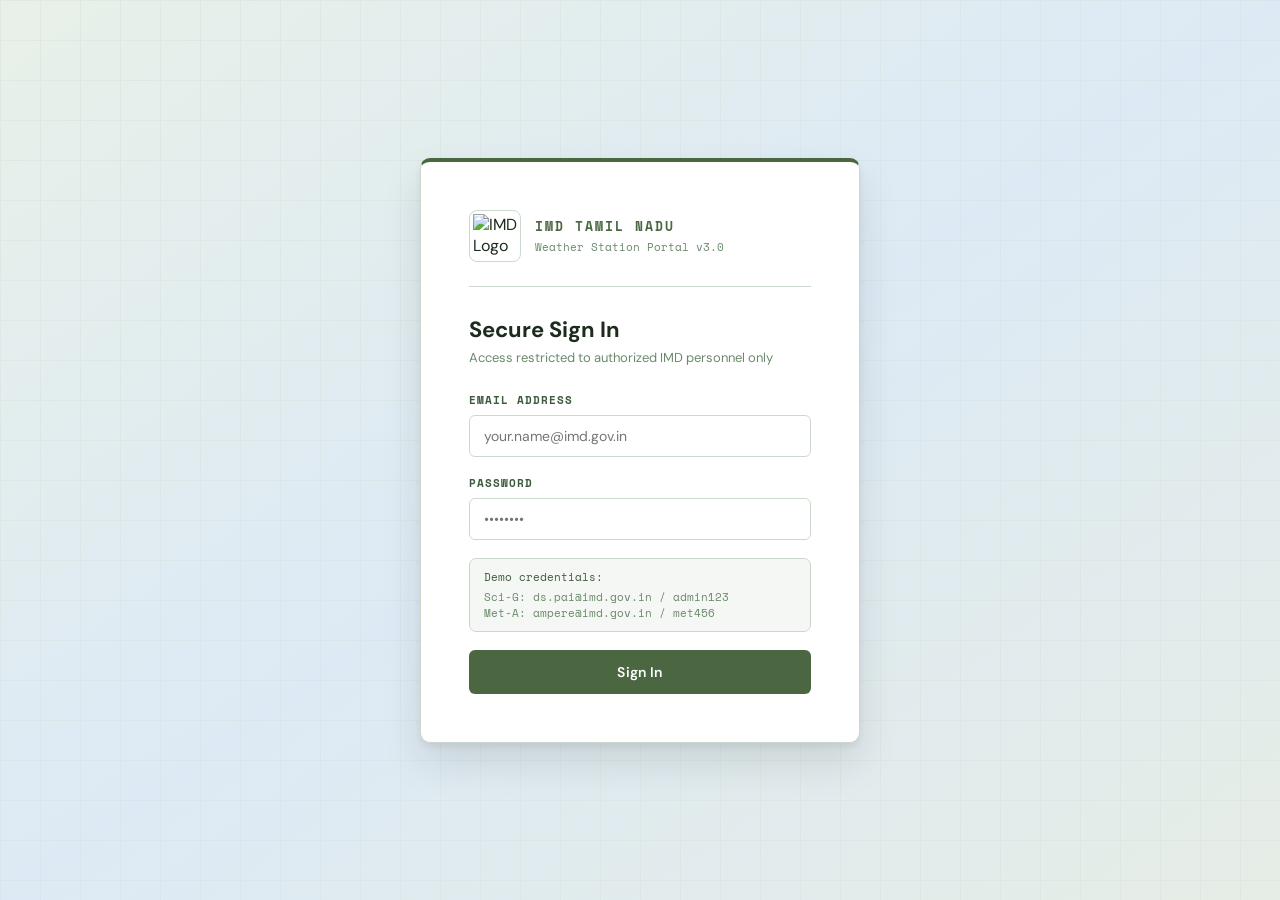
==== commit 253591ad: "Prepare GitHub Pages deployment by syncing live site into docs and self-hosting assets" ====
--- a/website-clone/index.html
+++ b/website-clone/index.html
@@ -1,1068 +1,25 @@
 <!DOCTYPE html>
 <html lang="en">
-<head>
+  <head>
     <meta charset="UTF-8" />
     <meta name="viewport" content="width=device-width, initial-scale=1.0, maximum-scale=1" />
-    <title>IMD TN Weather Station Portal - Inventory Management</title>
-    <meta name="description" content="IMD TN Weather Station Portal with Inventory Management System for station inspection and repair." />
+    <title>IMD TN Weather Station Portal</title>
+    <meta name="description" content="IMD TN Weather Station Portal — built on Replit. Update this description to reflect the app." />
     <meta name="robots" content="index, follow" />
+    <meta property="og:title" content="IMD TN Weather Station Portal" />
+    <meta property="og:description" content="IMD TN Weather Station Portal — built on Replit. Update this description to reflect the app." />
+    <meta property="og:type" content="website" />
+    <meta name="twitter:card" content="summary_large_image" />
+    <meta name="twitter:title" content="IMD TN Weather Station Portal" />
+    <meta name="twitter:description" content="IMD TN Weather Station Portal — built on Replit. Update this description to reflect the app." />
     <link rel="icon" type="image/svg+xml" href="favicon.svg" />
     <link rel="preconnect" href="https://fonts.googleapis.com">
     <link rel="preconnect" href="https://fonts.gstatic.com" crossorigin>
     <link href="https://fonts.googleapis.com/css2?family=Inter:wght@400;500;600;700&display=swap" rel="stylesheet">
-    <link rel="stylesheet" crossorigin href="styles.css">
-    <style>
-        * {
-            margin: 0;
-            padding: 0;
-            box-sizing: border-box;
-        }
-
-        body {
-            font-family: 'Inter', -apple-system, BlinkMacSystemFont, 'Segoe UI', sans-serif;
-            background: linear-gradient(135deg, #667eea 0%, #764ba2 100%);
-            min-height: 100vh;
-            display: flex;
-            align-items: center;
-            justify-content: center;
-            padding: 20px;
-        }
-
-        .container {
-            width: 100%;
-            max-width: 1200px;
-        }
-
-        /* Login Screen */
-        .login-screen {
-            background: white;
-            border-radius: 12px;
-            box-shadow: 0 20px 60px rgba(0, 0, 0, 0.3);
-            padding: 60px 40px;
-            text-align: center;
-        }
-
-        .login-screen h1 {
-            font-size: 2.5em;
-            color: #333;
-            margin-bottom: 10px;
-        }
-
-        .login-screen p {
-            color: #666;
-            font-size: 1.1em;
-            margin-bottom: 40px;
-        }
-
-        .login-options {
-            display: flex;
-            gap: 20px;
-            justify-content: center;
-            flex-wrap: wrap;
-        }
-
-        .login-btn {
-            padding: 16px 32px;
-            font-size: 1em;
-            border: none;
-            border-radius: 8px;
-            cursor: pointer;
-            transition: all 0.3s ease;
-            font-weight: 600;
-            min-width: 250px;
-        }
-
-        .login-btn.manager {
-            background: #2563eb;
-            color: white;
-        }
-
-        .login-btn.manager:hover {
-            background: #1d4ed8;
-            transform: translateY(-2px);
-            box-shadow: 0 10px 20px rgba(37, 99, 235, 0.3);
-        }
-
-        .login-btn.scientist {
-            background: #10b981;
-            color: white;
-        }
-
-        .login-btn.scientist:hover {
-            background: #059669;
-            transform: translateY(-2px);
-            box-shadow: 0 10px 20px rgba(16, 185, 129, 0.3);
-        }
-
-        /* Modal */
-        .modal {
-            display: none;
-            position: fixed;
-            top: 0;
-            left: 0;
-            width: 100%;
-            height: 100%;
-            background: rgba(0, 0, 0, 0.5);
-            z-index: 1000;
-            align-items: center;
-            justify-content: center;
-        }
-
-        .modal.active {
-            display: flex;
-        }
-
-        .modal-content {
-            background: white;
-            padding: 40px;
-            border-radius: 12px;
-            max-width: 500px;
-            width: 100%;
-            box-shadow: 0 20px 60px rgba(0, 0, 0, 0.3);
-        }
-
-        .modal-content h2 {
-            margin-bottom: 30px;
-            color: #333;
-            font-size: 1.8em;
-        }
-
-        .form-group {
-            margin-bottom: 20px;
-        }
-
-        .form-group label {
-            display: block;
-            margin-bottom: 8px;
-            color: #333;
-            font-weight: 500;
-        }
-
-        .form-group input,
-        .form-group select {
-            width: 100%;
-            padding: 12px;
-            border: 1px solid #ddd;
-            border-radius: 6px;
-            font-size: 1em;
-            font-family: inherit;
-        }
-
-        .form-group input:focus,
-        .form-group select:focus {
-            outline: none;
-            border-color: #667eea;
-            box-shadow: 0 0 0 3px rgba(102, 126, 234, 0.1);
-        }
-
-        .form-actions {
-            display: flex;
-            gap: 10px;
-            margin-top: 30px;
-        }
-
-        .form-actions button {
-            flex: 1;
-            padding: 12px;
-            border: none;
-            border-radius: 6px;
-            font-size: 1em;
-            cursor: pointer;
-            font-weight: 600;
-            transition: all 0.3s ease;
-        }
-
-        .form-actions .submit-btn {
-            background: #667eea;
-            color: white;
-        }
-
-        .form-actions .submit-btn:hover {
-            background: #5568d3;
-        }
-
-        .form-actions .cancel-btn {
-            background: #e5e7eb;
-            color: #333;
-        }
-
-        .form-actions .cancel-btn:hover {
-            background: #d1d5db;
-        }
-
-        /* Dashboard */
-        .dashboard {
-            display: none;
-            background: white;
-            border-radius: 12px;
-            box-shadow: 0 20px 60px rgba(0, 0, 0, 0.3);
-            overflow: hidden;
-        }
-
-        .dashboard.active {
-            display: flex;
-            flex-direction: column;
-        }
-
-        .dashboard-header {
-            background: linear-gradient(135deg, #667eea 0%, #764ba2 100%);
-            color: white;
-            padding: 30px 40px;
-            display: flex;
-            justify-content: space-between;
-            align-items: center;
-        }
-
-        .dashboard-header h1 {
-            font-size: 1.8em;
-        }
-
-        .dashboard-header .user-info {
-            display: flex;
-            align-items: center;
-            gap: 20px;
-        }
-
-        .logout-btn {
-            background: rgba(255, 255, 255, 0.2);
-            color: white;
-            border: 1px solid rgba(255, 255, 255, 0.3);
-            padding: 10px 20px;
-            border-radius: 6px;
-            cursor: pointer;
-            font-weight: 600;
-            transition: all 0.3s ease;
-        }
-
-        .logout-btn:hover {
-            background: rgba(255, 255, 255, 0.3);
-        }
-
-        .dashboard-content {
-            padding: 40px;
-        }
-
-        .section-title {
-            font-size: 1.5em;
-            color: #333;
-            margin-bottom: 30px;
-            border-bottom: 2px solid #667eea;
-            padding-bottom: 15px;
-        }
-
-        .add-btn {
-            background: #667eea;
-            color: white;
-            padding: 12px 24px;
-            border: none;
-            border-radius: 6px;
-            cursor: pointer;
-            font-weight: 600;
-            margin-bottom: 20px;
-            transition: all 0.3s ease;
-        }
-
-        .add-btn:hover {
-            background: #5568d3;
-            transform: translateY(-2px);
-        }
-
-        /* Table Styles */
-        .table-container {
-            overflow-x: auto;
-        }
-
-        table {
-            width: 100%;
-            border-collapse: collapse;
-            margin-bottom: 30px;
-        }
-
-        thead {
-            background: #f3f4f6;
-        }
-
-        th {
-            padding: 15px;
-            text-align: left;
-            font-weight: 600;
-            color: #333;
-            border-bottom: 2px solid #e5e7eb;
-        }
-
-        td {
-            padding: 15px;
-            border-bottom: 1px solid #e5e7eb;
-            color: #666;
-        }
-
-        tr:hover {
-            background: #f9fafb;
-        }
-
-        .status-badge {
-            display: inline-block;
-            padding: 6px 12px;
-            border-radius: 20px;
-            font-size: 0.85em;
-            font-weight: 600;
-        }
-
-        .status-badge.pending {
-            background: #fef3c7;
-            color: #92400e;
-        }
-
-        .status-badge.approved {
-            background: #d1fae5;
-            color: #065f46;
-        }
-
-        .status-badge.rejected {
-            background: #fee2e2;
-            color: #7f1d1d;
-        }
-
-        .status-badge.in-stock {
-            background: #d1fae5;
-            color: #065f46;
-        }
-
-        .status-badge.low-stock {
-            background: #fef3c7;
-            color: #92400e;
-        }
-
-        .status-badge.out-of-stock {
-            background: #fee2e2;
-            color: #7f1d1d;
-        }
-
-        .action-btn {
-            padding: 8px 12px;
-            margin: 0 4px;
-            border: none;
-            border-radius: 4px;
-            cursor: pointer;
-            font-size: 0.9em;
-            transition: all 0.3s ease;
-            font-weight: 600;
-        }
-
-        .approve-btn {
-            background: #d1fae5;
-            color: #065f46;
-        }
-
-        .approve-btn:hover {
-            background: #a7f3d0;
-        }
-
-        .reject-btn {
-            background: #fee2e2;
-            color: #7f1d1d;
-        }
-
-        .reject-btn:hover {
-            background: #fecaca;
-        }
-
-        .cancel-item-btn {
-            background: #f3f4f6;
-            color: #666;
-        }
-
-        .cancel-item-btn:hover {
-            background: #e5e7eb;
-        }
-
-        .empty-state {
-            text-align: center;
-            padding: 60px 20px;
-            color: #999;
-        }
-
-        .stats {
-            display: grid;
-            grid-template-columns: repeat(auto-fit, minmax(200px, 1fr));
-            gap: 20px;
-            margin-bottom: 40px;
-        }
-
-        .stat-card {
-            background: linear-gradient(135deg, #667eea 0%, #764ba2 100%);
-            color: white;
-            padding: 30px;
-            border-radius: 8px;
-            text-align: center;
-        }
-
-        .stat-card h3 {
-            font-size: 2em;
-            margin-bottom: 10px;
-        }
-
-        .stat-card p {
-            opacity: 0.9;
-            font-size: 0.95em;
-        }
-
-        .notification {
-            padding: 16px;
-            border-radius: 8px;
-            margin-bottom: 20px;
-            display: flex;
-            align-items: center;
-            gap: 12px;
-        }
-
-        .notification.success {
-            background: #d1fae5;
-            color: #065f46;
-            border-left: 4px solid #10b981;
-        }
-
-        .notification.error {
-            background: #fee2e2;
-            color: #7f1d1d;
-            border-left: 4px solid #ef4444;
-        }
-
-        .notification.info {
-            background: #dbeafe;
-            color: #0c4a6e;
-            border-left: 4px solid #3b82f6;
-        }
-
-        @media (max-width: 768px) {
-            .login-screen {
-                padding: 40px 20px;
-            }
-
-            .login-screen h1 {
-                font-size: 1.8em;
-            }
-
-            .login-options {
-                flex-direction: column;
-            }
-
-            .login-btn {
-                min-width: auto;
-            }
-
-            .dashboard-header {
-                flex-direction: column;
-                align-items: flex-start;
-                gap: 20px;
-            }
-
-            .dashboard-header .user-info {
-                width: 100%;
-                flex-direction: column;
-            }
-
-            .stats {
-                grid-template-columns: 1fr;
-            }
-
-            table {
-                font-size: 0.9em;
-            }
-
-            th, td {
-                padding: 10px;
-            }
-        }
-    </style>
-</head>
-<body>
-    <!-- Login Screen -->
-    <div class="container">
-        <div id="loginScreen" class="login-screen">
-            <h1>🏢 IMD TN Weather Station Portal</h1>
-            <p>Inventory Management System</p>
-            <div class="login-options">
-                <button class="login-btn manager" onclick="showManagerLogin()">
-                    👨‍💼 Inventory Store Manager
-                </button>
-                <button class="login-btn scientist" onclick="showScientistLogin()">
-                    👨‍🔬 Scientist (Request Inventory)
-                </button>
-            </div>
-        </div>
-
-        <!-- Manager Login Modal -->
-        <div id="managerLoginModal" class="modal">
-            <div class="modal-content">
-                <h2>Store Manager Login</h2>
-                <form onsubmit="loginManager(event)">
-                    <div class="form-group">
-                        <label>Manager ID / Email</label>
-                        <input type="email" id="managerEmail" required placeholder="manager@imd.tn.gov.in">
-                    </div>
-                    <div class="form-group">
-                        <label>Password</label>
-                        <input type="password" id="managerPassword" required placeholder="Enter password">
-                    </div>
-                    <div class="form-actions">
-                        <button type="submit" class="submit-btn">Login</button>
-                        <button type="button" class="cancel-btn" onclick="closeModal('managerLoginModal')">Cancel</button>
-                    </div>
-                </form>
-            </div>
-        </div>
-
-        <!-- Scientist Login Modal -->
-        <div id="scientistLoginModal" class="modal">
-            <div class="modal-content">
-                <h2>Scientist Login</h2>
-                <form onsubmit="loginScientist(event)">
-                    <div class="form-group">
-                        <label>Select Scientist</label>
-                        <select id="scientistSelect" required>
-                            <option value="">Choose a scientist...</option>
-                            <option value="A">Scientist A</option>
-                            <option value="B">Scientist B</option>
-                            <option value="C">Scientist C</option>
-                            <option value="D">Scientist D</option>
-                            <option value="F">Scientist F</option>
-                            <option value="G">Scientist G</option>
-                        </select>
-                    </div>
-                    <div class="form-group">
-                        <label>Password</label>
-                        <input type="password" id="scientistPassword" required placeholder="Enter password">
-                    </div>
-                    <div class="form-actions">
-                        <button type="submit" class="submit-btn">Login</button>
-                        <button type="button" class="cancel-btn" onclick="closeModal('scientistLoginModal')">Cancel</button>
-                    </div>
-                </form>
-            </div>
-        </div>
-
-        <!-- Manager Dashboard -->
-        <div id="managerDashboard" class="dashboard">
-            <div class="dashboard-header">
-                <h1>📦 Store Manager Dashboard</h1>
-                <div class="user-info">
-                    <span id="managerUsername"></span>
-                    <button class="logout-btn" onclick="logout()">Logout</button>
-                </div>
-            </div>
-            <div class="dashboard-content">
-                <!-- Stats -->
-                <div class="stats">
-                    <div class="stat-card">
-                        <h3 id="pendingRequests">0</h3>
-                        <p>Pending Requests</p>
-                    </div>
-                    <div class="stat-card">
-                        <h3 id="totalItems">0</h3>
-                        <p>Total Items in Stock</p>
-                    </div>
-                    <div class="stat-card">
-                        <h3 id="lowStockItems">0</h3>
-                        <p>Low Stock Items</p>
-                    </div>
-                </div>
-
-                <!-- Inventory Management -->
-                <h2 class="section-title">📊 Inventory Management</h2>
-                <button class="add-btn" onclick="showAddInventoryForm()">+ Add New Item</button>
-                <div id="inventoryNotification"></div>
-                <div class="table-container">
-                    <table id="inventoryTable">
-                        <thead>
-                            <tr>
-                                <th>Item ID</th>
-                                <th>Item Name</th>
-                                <th>Current Stock</th>
-                                <th>Reorder Level</th>
-                                <th>Status</th>
-                                <th>Last Updated</th>
-                            </tr>
-                        </thead>
-                        <tbody id="inventoryBody">
-                        </tbody>
-                    </table>
-                </div>
-
-                <!-- Pending Requests -->
-                <h2 class="section-title">📋 Pending Inventory Requests</h2>
-                <div class="table-container">
-                    <table id="requestsTable">
-                        <thead>
-                            <tr>
-                                <th>Request ID</th>
-                                <th>Scientist</th>
-                                <th>Item Name</th>
-                                <th>Quantity Requested</th>
-                                <th>Purpose</th>
-                                <th>Date Requested</th>
-                                <th>Status</th>
-                                <th>Action</th>
-                            </tr>
-                        </thead>
-                        <tbody id="requestsBody">
-                        </tbody>
-                    </table>
-                </div>
-
-                <!-- Approved Requests History -->
-                <h2 class="section-title">✅ Approved Requests History</h2>
-                <div class="table-container">
-                    <table id="historyTable">
-                        <thead>
-                            <tr>
-                                <th>Request ID</th>
-                                <th>Scientist</th>
-                                <th>Item Name</th>
-                                <th>Quantity</th>
-                                <th>Approved Date</th>
-                                <th>Status</th>
-                            </tr>
-                        </thead>
-                        <tbody id="historyBody">
-                        </tbody>
-                    </table>
-                </div>
-            </div>
-        </div>
-
-        <!-- Scientist Dashboard -->
-        <div id="scientistDashboard" class="dashboard">
-            <div class="dashboard-header">
-                <h1>🔬 Scientist Portal - Request Inventory</h1>
-                <div class="user-info">
-                    <span id="scientistUsername"></span>
-                    <button class="logout-btn" onclick="logout()">Logout</button>
-                </div>
-            </div>
-            <div class="dashboard-content">
-                <!-- Request Inventory Form -->
-                <h2 class="section-title">📝 Request Inventory for Station Inspection</h2>
-                <button class="add-btn" onclick="showRequestForm()">+ New Request</button>
-                <div id="requestNotification"></div>
-
-                <!-- My Requests -->
-                <h2 class="section-title">📦 My Inventory Requests</h2>
-                <div class="table-container">
-                    <table id="myRequestsTable">
-                        <thead>
-                            <tr>
-                                <th>Request ID</th>
-                                <th>Item Name</th>
-                                <th>Quantity</th>
-                                <th>Purpose</th>
-                                <th>Request Date</th>
-                                <th>Status</th>
-                                <th>Action</th>
-                            </tr>
-                        </thead>
-                        <tbody id="myRequestsBody">
-                        </tbody>
-                    </table>
-                </div>
-
-                <!-- Available Inventory -->
-                <h2 class="section-title">📊 Available Inventory</h2>
-                <div class="table-container">
-                    <table id="availableInventoryTable">
-                        <thead>
-                            <tr>
-                                <th>Item Name</th>
-                                <th>Current Stock</th>
-                                <th>Status</th>
-                                <th>Last Updated</th>
-                            </tr>
-                        </thead>
-                        <tbody id="availableInventoryBody">
-                        </tbody>
-                    </table>
-                </div>
-            </div>
-        </div>
-
-        <!-- Add Inventory Modal -->
-        <div id="addInventoryModal" class="modal">
-            <div class="modal-content">
-                <h2>Add New Inventory Item</h2>
-                <form onsubmit="addInventoryItem(event)">
-                    <div class="form-group">
-                        <label>Item Name</label>
-                        <input type="text" id="itemName" required placeholder="e.g., Thermometer, Barometer">
-                    </div>
-                    <div class="form-group">
-                        <label>Current Stock Quantity</label>
-                        <input type="number" id="stockQuantity" required min="0" placeholder="0">
-                    </div>
-                    <div class="form-group">
-                        <label>Reorder Level</label>
-                        <input type="number" id="reorderLevel" required min="1" placeholder="5">
-                    </div>
-                    <div class="form-group">
-                        <label>Item Category</label>
-                        <select id="itemCategory" required>
-                            <option value="">Select category...</option>
-                            <option value="Measurement">Measurement Equipment</option>
-                            <option value="Repair">Repair Tools</option>
-                            <option value="Safety">Safety Equipment</option>
-                            <option value="Consumables">Consumables</option>
-                            <option value="Other">Other</option>
-                        </select>
-                    </div>
-                    <div class="form-actions">
-                        <button type="submit" class="submit-btn">Add Item</button>
-                        <button type="button" class="cancel-btn" onclick="closeModal('addInventoryModal')">Cancel</button>
-                    </div>
-                </form>
-            </div>
-        </div>
-
-        <!-- Request Inventory Modal -->
-        <div id="requestInventoryModal" class="modal">
-            <div class="modal-content">
-                <h2>Request Inventory Item</h2>
-                <form onsubmit="submitInventoryRequest(event)">
-                    <div class="form-group">
-                        <label>Select Item</label>
-                        <select id="requestItemSelect" required>
-                            <option value="">Choose an item...</option>
-                        </select>
-                    </div>
-                    <div class="form-group">
-                        <label>Quantity Needed</label>
-                        <input type="number" id="requestQuantity" required min="1" placeholder="1">
-                    </div>
-                    <div class="form-group">
-                        <label>Purpose (Station Inspection/Repair)</label>
-                        <input type="text" id="requestPurpose" required placeholder="e.g., Monthly inspection at Station 5">
-                    </div>
-                    <div class="form-group">
-                        <label>Required Date</label>
-                        <input type="date" id="requestDate" required>
-                    </div>
-                    <div class="form-actions">
-                        <button type="submit" class="submit-btn">Submit Request</button>
-                        <button type="button" class="cancel-btn" onclick="closeModal('requestInventoryModal')">Cancel</button>
-                    </div>
-                </form>
-            </div>
-        </div>
-    </div>
-
-    <script>
-        // Data Storage
-        let currentUser = null;
-        let userRole = null;
-
-        const inventory = [
-            { id: 'INV001', name: 'Thermometer', stock: 15, reorderLevel: 5, category: 'Measurement', lastUpdated: '2026-06-01' },
-            { id: 'INV002', name: 'Barometer', stock: 8, reorderLevel: 3, category: 'Measurement', lastUpdated: '2026-06-01' },
-            { id: 'INV003', name: 'Rain Gauge', stock: 2, reorderLevel: 5, category: 'Measurement', lastUpdated: '2026-05-30' },
-            { id: 'INV004', name: 'Anemometer', stock: 1, reorderLevel: 2, category: 'Measurement', lastUpdated: '2026-05-28' },
-            { id: 'INV005', name: 'Repair Tool Kit', stock: 5, reorderLevel: 3, category: 'Repair', lastUpdated: '2026-06-01' },
-            { id: 'INV006', name: 'Safety Helmet', stock: 20, reorderLevel: 5, category: 'Safety', lastUpdated: '2026-05-25' },
-            { id: 'INV007', name: 'Calibration Solution', stock: 3, reorderLevel: 4, category: 'Consumables', lastUpdated: '2026-05-20' }
-        ];
-
-        let requests = [
-            { id: 'REQ001', scientist: 'A', item: 'INV001', quantity: 2, purpose: 'Monthly inspection at Station 1', date: '2026-06-02', status: 'pending', requestDate: '2026-06-01' },
-            { id: 'REQ002', scientist: 'B', item: 'INV003', quantity: 1, purpose: 'Replacement for damaged gauge', date: '2026-06-05', status: 'approved', requestDate: '2026-05-31' },
-            { id: 'REQ003', scientist: 'C', item: 'INV002', quantity: 1, purpose: 'Quarterly calibration check', date: '2026-06-10', status: 'pending', requestDate: '2026-06-01' }
-        ];
-
-        // Modal Functions
-        function showManagerLogin() {
-            document.getElementById('managerLoginModal').classList.add('active');
-        }
-
-        function showScientistLogin() {
-            document.getElementById('scientistLoginModal').classList.add('active');
-        }
-
-        function closeModal(modalId) {
-            document.getElementById(modalId).classList.remove('active');
-        }
-
-        // Login Functions
-        function loginManager(event) {
-            event.preventDefault();
-            const email = document.getElementById('managerEmail').value;
-            currentUser = email.split('@')[0];
-            userRole = 'manager';
-            document.getElementById('managerUsername').textContent = `Manager: ${currentUser}`;
-            closeModal('managerLoginModal');
-            showManagerDashboard();
-        }
-
-        function loginScientist(event) {
-            event.preventDefault();
-            const scientist = document.getElementById('scientistSelect').value;
-            currentUser = `Scientist ${scientist}`;
-            userRole = 'scientist';
-            document.getElementById('scientistUsername').textContent = currentUser;
-            closeModal('scientistLoginModal');
-            showScientistDashboard();
-        }
-
-        function logout() {
-            currentUser = null;
-            userRole = null;
-            document.getElementById('loginScreen').style.display = 'block';
-            document.getElementById('managerDashboard').classList.remove('active');
-            document.getElementById('scientistDashboard').classList.remove('active');
-            document.getElementById('managerLoginModal').classList.remove('active');
-            document.getElementById('scientistLoginModal').classList.remove('active');
-        }
-
-        // Dashboard Display Functions
-        function showManagerDashboard() {
-            document.getElementById('loginScreen').style.display = 'none';
-            document.getElementById('managerDashboard').classList.add('active');
-            loadManagerDashboard();
-        }
-
-        function showScientistDashboard() {
-            document.getElementById('loginScreen').style.display = 'none';
-            document.getElementById('scientistDashboard').classList.add('active');
-            loadScientistDashboard();
-        }
-
-        function loadManagerDashboard() {
-            // Update stats
-            const pendingCount = requests.filter(r => r.status === 'pending').length;
-            const lowStockCount = inventory.filter(i => i.stock <= i.reorderLevel).length;
-            
-            document.getElementById('pendingRequests').textContent = pendingCount;
-            document.getElementById('totalItems').textContent = inventory.length;
-            document.getElementById('lowStockItems').textContent = lowStockCount;
-
-            // Load inventory table
-            const inventoryBody = document.getElementById('inventoryBody');
-            inventoryBody.innerHTML = inventory.map(item => `
-                <tr>
-                    <td>${item.id}</td>
-                    <td>${item.name}</td>
-                    <td>${item.stock}</td>
-                    <td>${item.reorderLevel}</td>
-                    <td><span class="status-badge ${item.stock > item.reorderLevel ? 'in-stock' : item.stock > 0 ? 'low-stock' : 'out-of-stock'}">
-                        ${item.stock > item.reorderLevel ? 'In Stock' : item.stock > 0 ? 'Low Stock' : 'Out of Stock'}
-                    </span></td>
-                    <td>${item.lastUpdated}</td>
-                </tr>
-            `).join('');
-
-            // Load requests table
-            const requestsBody = document.getElementById('requestsBody');
-            const pendingRequests = requests.filter(r => r.status === 'pending');
-            if (pendingRequests.length === 0) {
-                requestsBody.innerHTML = '<tr><td colspan="8" class="empty-state">No pending requests</td></tr>';
-            } else {
-                requestsBody.innerHTML = pendingRequests.map(req => {
-                    const item = inventory.find(i => i.id === req.item);
-                    return `
-                        <tr>
-                            <td>${req.id}</td>
-                            <td>${req.scientist}</td>
-                            <td>${item.name}</td>
-                            <td>${req.quantity}</td>
-                            <td>${req.purpose}</td>
-                            <td>${req.requestDate}</td>
-                            <td><span class="status-badge pending">Pending</span></td>
-                            <td>
-                                <button class="action-btn approve-btn" onclick="approveRequest('${req.id}')">Approve</button>
-                                <button class="action-btn reject-btn" onclick="rejectRequest('${req.id}')">Reject</button>
-                            </td>
-                        </tr>
-                    `;
-                }).join('');
-            }
-
-            // Load history table
-            const historyBody = document.getElementById('historyBody');
-            const approvedRequests = requests.filter(r => r.status === 'approved');
-            if (approvedRequests.length === 0) {
-                historyBody.innerHTML = '<tr><td colspan="6" class="empty-state">No approved requests yet</td></tr>';
-            } else {
-                historyBody.innerHTML = approvedRequests.map(req => {
-                    const item = inventory.find(i => i.id === req.item);
-                    return `
-                        <tr>
-                            <td>${req.id}</td>
-                            <td>${req.scientist}</td>
-                            <td>${item.name}</td>
-                            <td>${req.quantity}</td>
-                            <td>${req.date}</td>
-                            <td><span class="status-badge approved">Approved</span></td>
-                        </tr>
-                    `;
-                }).join('');
-            }
-        }
-
-        function loadScientistDashboard() {
-            const currentScientist = currentUser.split(' ')[1];
-
-            // Load my requests table
-            const myRequestsBody = document.getElementById('myRequestsBody');
-            const myRequests = requests.filter(r => r.scientist === currentScientist);
-            if (myRequests.length === 0) {
-                myRequestsBody.innerHTML = '<tr><td colspan="7" class="empty-state">No requests yet</td></tr>';
-            } else {
-                myRequestsBody.innerHTML = myRequests.map(req => {
-                    const item = inventory.find(i => i.id === req.item);
-                    return `
-                        <tr>
-                            <td>${req.id}</td>
-                            <td>${item.name}</td>
-                            <td>${req.quantity}</td>
-                            <td>${req.purpose}</td>
-                            <td>${req.requestDate}</td>
-                            <td><span class="status-badge ${req.status}">${req.status.charAt(0).toUpperCase() + req.status.slice(1)}</span></td>
-                            <td>${req.status === 'pending' ? `<button class="action-btn cancel-item-btn" onclick="cancelRequest('${req.id}')">Cancel</button>` : '-'}</td>
-                        </tr>
-                    `;
-                }).join('');
-            }
-
-            // Load available inventory
-            const availableInventoryBody = document.getElementById('availableInventoryBody');
-            availableInventoryBody.innerHTML = inventory.map(item => `
-                <tr>
-                    <td>${item.name}</td>
-                    <td>${item.stock}</td>
-                    <td><span class="status-badge ${item.stock > item.reorderLevel ? 'in-stock' : item.stock > 0 ? 'low-stock' : 'out-of-stock'}">
-                        ${item.stock > item.reorderLevel ? 'In Stock' : item.stock > 0 ? 'Low Stock' : 'Out of Stock'}
-                    </span></td>
-                    <td>${item.lastUpdated}</td>
-                </tr>
-            `).join('');
-
-            // Populate request form dropdown
-            const requestItemSelect = document.getElementById('requestItemSelect');
-            requestItemSelect.innerHTML = '<option value="">Choose an item...</option>' + inventory.map(item => 
-                `<option value="${item.id}">${item.name} (Stock: ${item.stock})</option>`
-            ).join('');
-
-            // Set default date to today
-            const today = new Date().toISOString().split('T')[0];
-            document.getElementById('requestDate').value = today;
-        }
-
-        // Form Functions
-        function showAddInventoryForm() {
-            document.getElementById('addInventoryModal').classList.add('active');
-        }
-
-        function addInventoryItem(event) {
-            event.preventDefault();
-            const name = document.getElementById('itemName').value;
-            const stock = parseInt(document.getElementById('stockQuantity').value);
-            const reorderLevel = parseInt(document.getElementById('reorderLevel').value);
-            const category = document.getElementById('itemCategory').value;
-
-            const newItem = {
-                id: 'INV' + String(inventory.length + 1).padStart(3, '0'),
-                name: name,
-                stock: stock,
-                reorderLevel: reorderLevel,
-                category: category,
-                lastUpdated: new Date().toISOString().split('T')[0]
-            };
-
-            inventory.push(newItem);
-            closeModal('addInventoryModal');
-            document.querySelector('#addInventoryModal form').reset();
-            
-            showNotification('inventoryNotification', `Item "${name}" added successfully!`, 'success');
-            loadManagerDashboard();
-        }
-
-        function showRequestForm() {
-            document.getElementById('requestInventoryModal').classList.add('active');
-        }
-
-        function submitInventoryRequest(event) {
-            event.preventDefault();
-            const itemId = document.getElementById('requestItemSelect').value;
-            const quantity = parseInt(document.getElementById('requestQuantity').value);
-            const purpose = document.getElementById('requestPurpose').value;
-            const requiredDate = document.getElementById('requestDate').value;
-            const scientist = currentUser.split(' ')[1];
-
-            const newRequest = {
-                id: 'REQ' + String(requests.length + 1).padStart(3, '0'),
-                scientist: scientist,
-                item: itemId,
-                quantity: quantity,
-                purpose: purpose,
-                date: requiredDate,
-                status: 'pending',
-                requestDate: new Date().toISOString().split('T')[0]
-            };
-
-            requests.push(newRequest);
-            closeModal('requestInventoryModal');
-            document.querySelector('#requestInventoryModal form').reset();
-            
-            showNotification('requestNotification', 'Request submitted successfully! Store manager will review it soon.', 'success');
-            loadScientistDashboard();
-        }
-
-        function approveRequest(requestId) {
-            const request = requests.find(r => r.id === requestId);
-            if (request) {
-                request.status = 'approved';
-                request.date = new Date().toISOString().split('T')[0];
-                
-                // Deduct from inventory
-                const item = inventory.find(i => i.id === request.item);
-                if (item) {
-                    item.stock = Math.max(0, item.stock - request.quantity);
-                }
-                
-                showNotification('inventoryNotification', `Request ${requestId} approved! Inventory updated.`, 'success');
-                loadManagerDashboard();
-            }
-        }
-
-        function rejectRequest(requestId) {
-            const request = requests.find(r => r.id === requestId);
-            if (request) {
-                request.status = 'rejected';
-                showNotification('inventoryNotification', `Request ${requestId} rejected.`, 'info');
-                loadManagerDashboard();
-            }
-        }
-
-        function cancelRequest(requestId) {
-            const request = requests.find(r => r.id === requestId);
-            if (request && request.status === 'pending') {
-                request.status = 'cancelled';
-                showNotification('requestNotification', 'Request cancelled successfully.', 'success');
-                loadScientistDashboard();
-            }
-        }
-
-        function showNotification(elementId, message, type) {
-            const element = document.getElementById(elementId);
-            if (element) {
-                element.innerHTML = `<div class="notification ${type}">${message}</div>`;
-                setTimeout(() => {
-                    element.innerHTML = '';
-                }, 5000);
-            }
-        }
-
-        // Initialize
-        window.onload = function() {
-            document.getElementById('loginScreen').style.display = 'block';
-            document.getElementById('managerDashboard').classList.remove('active');
-            document.getElementById('scientistDashboard').classList.remove('active');
-        };
-    </script>
-</body>
+    <script type="module" crossorigin src="assets/index-QAA-JWSu.js"></script>
+    <link rel="stylesheet" crossorigin href="assets/index-BPEGsqbY.css">
+  </head>
+  <body>
+    <div id="root"></div>
+  <script src="replit-pill.global.js" data-referral-code="62ypg0yv3yyx" data-repl-id="2c57bb49-b53e-43a8-aa95-18d6f4d42738"></script></body>
 </html>
--- a/website-clone/assets/index-BPEGsqbY.css
+++ b/website-clone/assets/index-BPEGsqbY.css
@@ -0,0 +1 @@
+@import"https://fonts.googleapis.com/css2?family=Space+Mono:wght@400;700&family=DM+Sans:wght@300;400;500;600;700&display=swap";*,*:before,*:after{box-sizing:border-box;margin:0;padding:0}:root{--bg: #eef2f0;--surface: #ffffff;--surface2: #f4f7f4;--surface3: #e8ede8;--border: #cdd8cd;--border2: #b0c4b0;--accent: #4a6741;--accent2: #3a5432;--accent3: #5d7f54;--blue: #1a6fa8;--blue2: #1589cc;--blue-light: #e8f4fd;--text: #1c2b1c;--text2: #3d5a3d;--text3: #6b8a6b;--online: #2e7d32;--degraded: #e65100;--offline: #c62828;--font-mono: "Space Mono", monospace;--font-sans: "DM Sans", sans-serif;--sidebar-bg: #3b5530;--sidebar-hover: rgba(255,255,255,.1);--sidebar-active: rgba(255,255,255,.18);--sidebar-border: rgba(255,255,255,.12);--sidebar-text: rgba(255,255,255,.88);--sidebar-muted: rgba(255,255,255,.5)}body{background:var(--bg);color:var(--text);font-family:var(--font-sans);overflow-x:hidden}::-webkit-scrollbar{width:5px;height:5px}::-webkit-scrollbar-track{background:var(--surface3)}::-webkit-scrollbar-thumb{background:var(--border2);border-radius:4px}.login-wrap{min-height:100vh;display:flex;align-items:center;justify-content:center;background:linear-gradient(145deg,#e8f0e8,#ddeaf5,#e6ede6);position:relative;overflow:hidden}.login-grid{position:absolute;inset:0;opacity:.25;background-image:linear-gradient(var(--border) 1px,transparent 1px),linear-gradient(90deg,var(--border) 1px,transparent 1px);background-size:40px 40px}.login-card{background:var(--surface);border:1px solid var(--border);border-radius:10px;padding:48px;width:440px;position:relative;z-index:1;box-shadow:0 4px 6px #0000000f,0 20px 40px #0000001a;border-top:4px solid var(--accent)}.login-logo{display:flex;align-items:center;gap:14px;margin-bottom:28px;padding-bottom:24px;border-bottom:1px solid var(--border)}.login-logo-icon{width:52px;height:52px;border-radius:8px;background:var(--surface2);display:flex;align-items:center;justify-content:center;border:1px solid var(--border)}.login-logo-text h1{font-family:var(--font-mono);font-size:13px;color:var(--accent);letter-spacing:2px;text-transform:uppercase}.login-logo-text p{font-size:11px;color:var(--text3);font-family:var(--font-mono);margin-top:3px}.login-title{font-size:22px;font-weight:700;color:var(--text);margin-bottom:5px}.login-sub{font-size:13px;color:var(--text3);margin-bottom:26px}.form-group{margin-bottom:18px}.form-label{display:block;font-size:11px;font-family:var(--font-mono);color:var(--text2);letter-spacing:1px;text-transform:uppercase;margin-bottom:7px;font-weight:700}.form-input{width:100%;background:var(--surface);border:1.5px solid var(--border);border-radius:6px;padding:11px 14px;color:var(--text);font-size:14px;font-family:var(--font-sans);transition:border-color .2s,box-shadow .2s;outline:none}.form-input:focus{border-color:var(--accent);box-shadow:0 0 0 3px #4a67411f}.form-select{appearance:none;cursor:pointer;background-color:var(--surface)}.btn-primary{width:100%;padding:13px;background:var(--accent);border:none;border-radius:6px;color:#fff;font-size:14px;font-weight:600;cursor:pointer;transition:all .2s;font-family:var(--font-sans);letter-spacing:.3px}.btn-primary:hover{background:var(--accent2);box-shadow:0 4px 12px #4a67414d}.btn-primary:disabled{opacity:.5;cursor:not-allowed}.login-error{background:#fff3f3;border:1px solid #e8b4b4;border-radius:6px;padding:10px 14px;font-size:12px;color:#c62828;margin-bottom:16px}.app{display:flex;height:100vh;overflow:hidden}.sidebar{width:235px;min-width:235px;background:var(--sidebar-bg);display:flex;flex-direction:column;overflow:hidden}.sidebar-header{padding:18px 16px 14px;border-bottom:1px solid var(--sidebar-border)}.sidebar-logo{display:flex;align-items:center;gap:10px}.sidebar-logo-icon{width:36px;height:36px;border-radius:7px;background:#ffffff1f;display:flex;align-items:center;justify-content:center;border:1px solid rgba(255,255,255,.15)}.sidebar-logo-text{font-family:var(--font-mono);font-size:10px;color:var(--sidebar-text);letter-spacing:1.5px;text-transform:uppercase;line-height:1.4}.sidebar-nav{flex:1;padding:10px;overflow-y:auto}.nav-section-label{font-family:var(--font-mono);font-size:9px;color:var(--sidebar-muted);letter-spacing:2px;text-transform:uppercase;padding:12px 8px 5px}.nav-item{display:flex;align-items:center;gap:10px;padding:9px 11px;border-radius:6px;cursor:pointer;transition:all .15s;margin-bottom:2px;font-size:13px;color:var(--sidebar-text);border:1px solid transparent}.nav-item:hover{background:var(--sidebar-hover)}.nav-item.active{background:var(--sidebar-active);border-color:#fff3;font-weight:600}.nav-item-icon{font-size:16px;width:20px;text-align:center}.sidebar-user{padding:14px 16px;border-top:1px solid var(--sidebar-border)}.user-card{display:flex;align-items:center;gap:10px}.user-avatar{width:34px;height:34px;border-radius:50%;background:#ffffff2e;display:flex;align-items:center;justify-content:center;font-size:14px;font-weight:700;color:#fff;font-family:var(--font-mono);border:1.5px solid rgba(255,255,255,.3)}.user-info{flex:1;min-width:0}.user-name{font-size:12px;font-weight:600;color:var(--sidebar-text);white-space:nowrap;overflow:hidden;text-overflow:ellipsis}.user-role{font-family:var(--font-mono);font-size:9px;color:var(--sidebar-muted);letter-spacing:1px;text-transform:uppercase;margin-top:2px}.logout-btn{background:#ffffff14;border:1px solid rgba(255,255,255,.15);border-radius:4px;color:var(--sidebar-muted);cursor:pointer;font-size:10px;font-family:var(--font-mono);letter-spacing:.5px;transition:all .15s;padding:4px 8px}.logout-btn:hover{color:#fff;background:#ffffff26}.main{flex:1;display:flex;flex-direction:column;overflow:hidden}.topbar{height:54px;min-height:54px;background:var(--surface);border-bottom:2px solid var(--border);display:flex;align-items:center;justify-content:space-between;padding:0 24px;box-shadow:0 1px 4px #0000000f}.topbar-title{font-size:15px;font-weight:700;color:var(--accent);display:flex;align-items:center;gap:10px}.topbar-title span{font-size:20px}.topbar-right{display:flex;align-items:center;gap:16px}.status-pill{display:flex;align-items:center;gap:6px;font-family:var(--font-mono);font-size:10px;color:var(--text3);background:var(--surface2);border:1px solid var(--border);border-radius:20px;padding:4px 10px}.status-dot{width:7px;height:7px;border-radius:50%;animation:pulse 2s infinite}.status-dot.online{background:var(--online);box-shadow:0 0 6px var(--online)}@keyframes pulse{0%,to{opacity:1}50%{opacity:.5}}.content{flex:1;overflow-y:auto;padding:24px}.card{background:var(--surface);border:1px solid var(--border);border-radius:8px;padding:20px;transition:box-shadow .2s,border-color .2s;box-shadow:0 1px 3px #0000000d}.card:hover{border-color:var(--border2);box-shadow:0 3px 10px #00000014}.card-title{font-family:var(--font-mono);font-size:10px;color:var(--text3);letter-spacing:2px;text-transform:uppercase;margin-bottom:10px}.card-value{font-size:32px;font-weight:700;color:var(--text);font-family:var(--font-mono);line-height:1}.card-sub{font-size:12px;color:var(--text3);margin-top:4px}.grid-4{display:grid;grid-template-columns:repeat(4,1fr);gap:16px}.grid-3{display:grid;grid-template-columns:repeat(3,1fr);gap:16px}.grid-2{display:grid;grid-template-columns:repeat(2,1fr);gap:16px}@media(max-width:900px){.grid-4{grid-template-columns:repeat(2,1fr)}.grid-3{grid-template-columns:1fr}}.map-container{background:var(--surface);border:1px solid var(--border);border-radius:8px;overflow:hidden;position:relative;box-shadow:0 1px 3px #0000000d}.map-svg{width:100%;display:block;cursor:crosshair}.map-legend{position:absolute;top:12px;right:12px;background:#fffffff5;border:1px solid var(--border);border-radius:7px;padding:12px 14px;box-shadow:0 2px 8px #0000001a}.legend-item{display:flex;align-items:center;gap:8px;font-size:11px;color:var(--text2);margin-bottom:6px}.legend-dot{width:10px;height:10px;border-radius:50%}.popup-overlay{position:fixed;inset:0;background:#1e321e73;z-index:1000;display:flex;align-items:center;justify-content:center;-webkit-backdrop-filter:blur(4px);backdrop-filter:blur(4px)}.popup-card{background:var(--surface);border:1px solid var(--border);border-radius:10px;width:480px;max-height:80vh;overflow-y:auto;box-shadow:0 8px 32px #0000002e;animation:slideUp .2s ease;border-top:3px solid var(--accent)}@keyframes slideUp{0%{transform:translateY(20px);opacity:0}to{transform:translateY(0);opacity:1}}.popup-header{padding:20px 20px 16px;border-bottom:1px solid var(--border);display:flex;align-items:flex-start;justify-content:space-between}.popup-title{font-size:16px;font-weight:700;color:var(--text)}.popup-close{background:none;border:1px solid var(--border);border-radius:6px;color:var(--text3);width:28px;height:28px;cursor:pointer;font-size:16px;display:flex;align-items:center;justify-content:center;transition:all .15s}.popup-close:hover{border-color:var(--offline);color:var(--offline);background:#fff3f3}.popup-body{padding:20px}.popup-row{display:flex;align-items:center;justify-content:space-between;margin-bottom:14px;padding-bottom:14px;border-bottom:1px solid var(--surface3)}.popup-row:last-of-type{border-bottom:none;margin-bottom:0}.popup-label{font-family:var(--font-mono);font-size:10px;color:var(--text3);letter-spacing:1px;text-transform:uppercase}.popup-val{font-size:13px;color:var(--text);font-weight:600}.health-bar-wrap{margin:16px 0}.health-bar-bg{background:var(--surface3);border-radius:4px;height:8px;overflow:hidden;margin-top:8px}.health-bar-fill{height:100%;border-radius:4px;transition:width .6s ease}.popup-actions{display:flex;gap:10px;margin-top:20px}.btn-sm{flex:1;padding:9px;border-radius:6px;font-size:12px;font-weight:600;cursor:pointer;transition:all .15s;border:1.5px solid var(--border);background:var(--surface2);color:var(--text2);font-family:var(--font-sans)}.btn-sm:hover{border-color:var(--accent);color:var(--accent);background:#4a674112}.btn-sm.primary{background:var(--accent);border-color:var(--accent);color:#fff}.btn-sm.primary:hover{background:var(--accent2)}.table-wrap{overflow-x:auto}table{width:100%;border-collapse:collapse;font-size:13px}thead{background:var(--surface2)}th{padding:10px 14px;text-align:left;font-family:var(--font-mono);font-size:9px;color:var(--text3);letter-spacing:1.5px;text-transform:uppercase;border-bottom:2px solid var(--border);white-space:nowrap;font-weight:700}td{padding:11px 14px;border-bottom:1px solid var(--border);color:var(--text);vertical-align:middle}tr:hover td{background:var(--blue-light)}tr:last-child td{border-bottom:none}.badge{display:inline-flex;align-items:center;padding:3px 9px;border-radius:4px;font-size:10px;font-family:var(--font-mono);letter-spacing:1px;font-weight:700}.filters{display:flex;gap:10px;margin-bottom:18px;flex-wrap:wrap}.filter-btn{padding:6px 14px;border-radius:5px;font-size:11px;cursor:pointer;font-family:var(--font-mono);border:1.5px solid var(--border);background:var(--surface);color:var(--text3);transition:all .15s}.filter-btn.active{border-color:var(--accent);color:var(--accent);background:#4a674114;font-weight:700}.filter-btn:hover{border-color:var(--border2);color:var(--text2);background:var(--surface2)}.search-input{flex:1;min-width:200px}.tour-form{background:var(--surface);border:1px solid var(--border);border-radius:8px;padding:24px;box-shadow:0 1px 3px #0000000d}.form-row{display:grid;grid-template-columns:1fr 1fr;gap:16px}.form-row-3{display:grid;grid-template-columns:1fr 1fr 1fr;gap:16px}.checkbox-wrap{display:flex;align-items:center;gap:10px;padding:11px 14px;background:var(--surface2);border:1.5px solid var(--border);border-radius:6px;cursor:pointer}.checkbox-wrap input{width:16px;height:16px;cursor:pointer;accent-color:var(--accent)}.checkbox-label{font-size:13px;color:var(--text2)}.section-title{font-size:16px;font-weight:700;color:var(--text);margin-bottom:18px;display:flex;align-items:center;gap:10px}.section-title span{font-size:20px}.divider{border:none;border-top:1px solid var(--border);margin:24px 0}.station-selector{display:grid;grid-template-columns:repeat(3,1fr);gap:8px;max-height:200px;overflow-y:auto;padding:4px}.station-sel-item{padding:8px 10px;border-radius:6px;border:1.5px solid var(--border);cursor:pointer;font-size:11px;color:var(--text3);transition:all .15s;background:var(--surface2)}.station-sel-item:hover{border-color:var(--border2);color:var(--text2);background:var(--surface)}.station-sel-item.selected{border-color:var(--accent);color:var(--accent);background:#4a674114}.station-sel-item .s-name{font-weight:700;margin-bottom:2px}.station-sel-item .s-type{font-family:var(--font-mono);font-size:9px;letter-spacing:1px}.route-output{background:var(--surface2);border:1px solid var(--border);border-radius:7px;padding:16px;margin-top:16px;border-left:3px solid var(--accent)}.route-step{display:flex;align-items:center;gap:8px;margin-bottom:8px;font-size:13px;color:var(--text)}.route-step:last-child{margin-bottom:0}.route-arrow{color:var(--blue);font-size:18px}.inv-grid{display:grid;grid-template-columns:repeat(2,1fr);gap:12px}.inv-item{background:var(--surface2);border:1px solid var(--border);border-radius:7px;padding:14px}.inv-item-header{display:flex;justify-content:space-between;align-items:flex-start;margin-bottom:10px}.inv-item-name{font-size:12px;font-weight:600;color:var(--text)}.inv-item-cat{font-family:var(--font-mono);font-size:9px;color:var(--text3);letter-spacing:1px;margin-top:2px}.alert-item{display:flex;gap:14px;padding:14px 0;border-bottom:1px solid var(--border)}.alert-item:last-child{border-bottom:none}.alert-icon{width:10px;height:10px;border-radius:50%;flex-shrink:0;margin-top:4px}.alert-critical{background:var(--offline)}.alert-warning{background:var(--degraded)}.alert-info{background:var(--blue)}.alert-title{font-size:13px;font-weight:600;color:var(--text);margin-bottom:3px}.alert-body{font-size:12px;color:var(--text3)}.alert-time{font-family:var(--font-mono);font-size:10px;color:var(--text3);margin-top:4px}.led-display{background:#0a1a0a;border:3px solid #1a2a1a;border-radius:10px;padding:20px;font-family:Courier New,monospace;overflow:hidden;box-shadow:inset 0 0 30px #000000b3}.led-ticker{color:#4fc94f;font-size:14px;letter-spacing:3px;white-space:nowrap;animation:ticker 20s linear infinite;text-shadow:0 0 8px #4fc94f}@keyframes ticker{0%{transform:translate(100%)}to{transform:translate(-100%)}}.led-grid{display:grid;grid-template-columns:repeat(4,1fr);gap:12px;margin-top:16px}.led-cell{background:#0f1f0f;border:1px solid #1e3a1e;border-radius:6px;padding:10px;text-align:center}.led-cell-label{color:#3a5a3a;font-size:9px;letter-spacing:2px;margin-bottom:6px}.led-cell-val{color:#4fc94f;font-size:18px;font-weight:700;text-shadow:0 0 8px #4fc94f}.led-cell-unit{color:#2a4a2a;font-size:9px;margin-top:2px}.tab-strip{display:flex;border-bottom:2px solid var(--border);gap:0;margin-bottom:22px;overflow-x:auto}.tab-item{padding:10px 18px;font-size:12px;font-family:var(--font-mono);letter-spacing:1px;color:var(--text3);cursor:pointer;border-bottom:2px solid transparent;transition:all .15s;white-space:nowrap;text-transform:uppercase;margin-bottom:-2px}.tab-item:hover{color:var(--accent)}.tab-item.active{color:var(--accent);border-bottom-color:var(--accent);font-weight:700}.tag{display:inline-block;padding:2px 7px;border-radius:4px;font-size:10px;font-family:var(--font-mono);font-weight:700}.tag-aws{background:var(--blue-light);color:var(--blue);border:1px solid rgba(26,111,168,.25)}.tag-agro{background:#4a67411f;color:var(--accent);border:1px solid rgba(74,103,65,.3)}.tag-arg{background:#62468c1a;color:#62468c;border:1px solid rgba(98,70,140,.25)}.empty-state{text-align:center;padding:48px;color:var(--text3)}.empty-state .es-icon{font-size:40px;margin-bottom:12px}.empty-state .es-text{font-size:14px}.form-hint{font-size:11px;color:var(--text3);margin-top:5px}.form-error{font-size:11px;color:var(--offline);margin-top:5px}.success-banner{background:#f0f9f0;border:1px solid rgba(46,125,50,.3);border-radius:7px;padding:12px 16px;font-size:13px;color:#2e7d32;margin-bottom:18px;display:flex;align-items:center;gap:10px}
